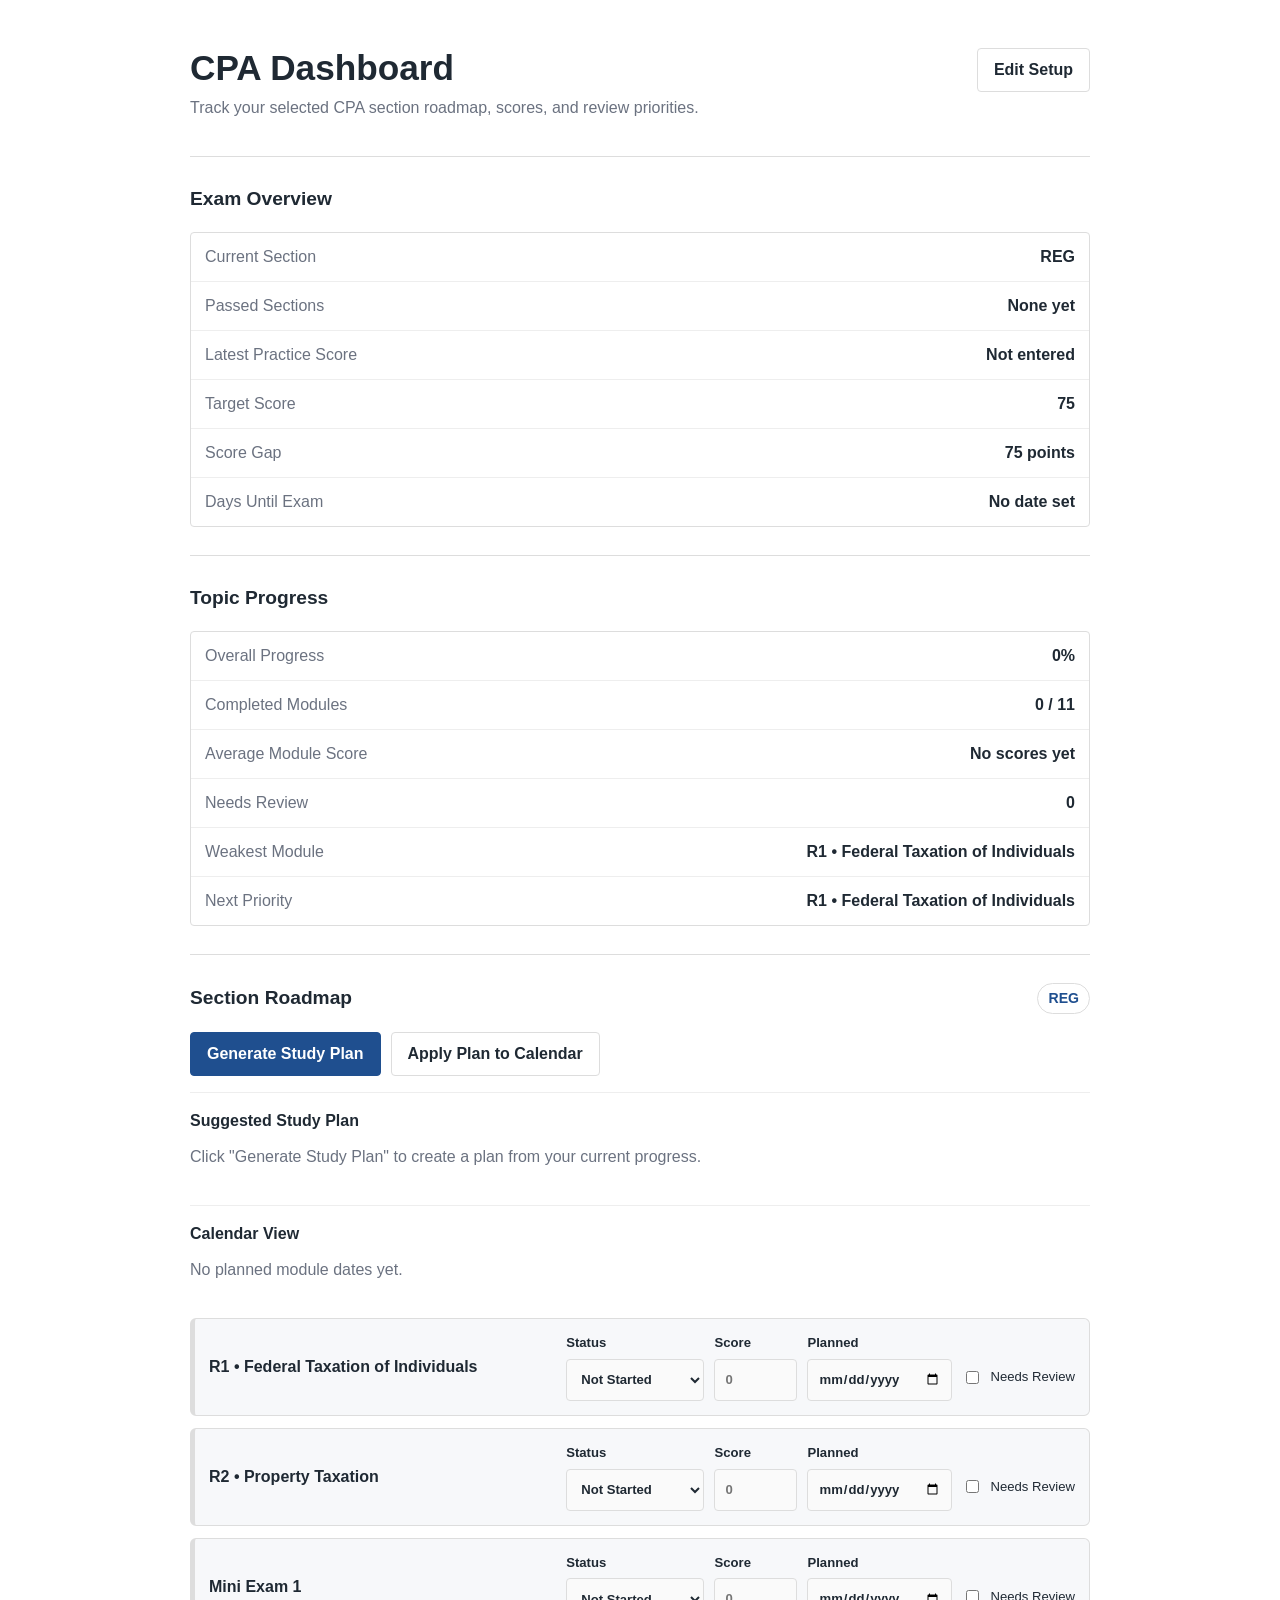
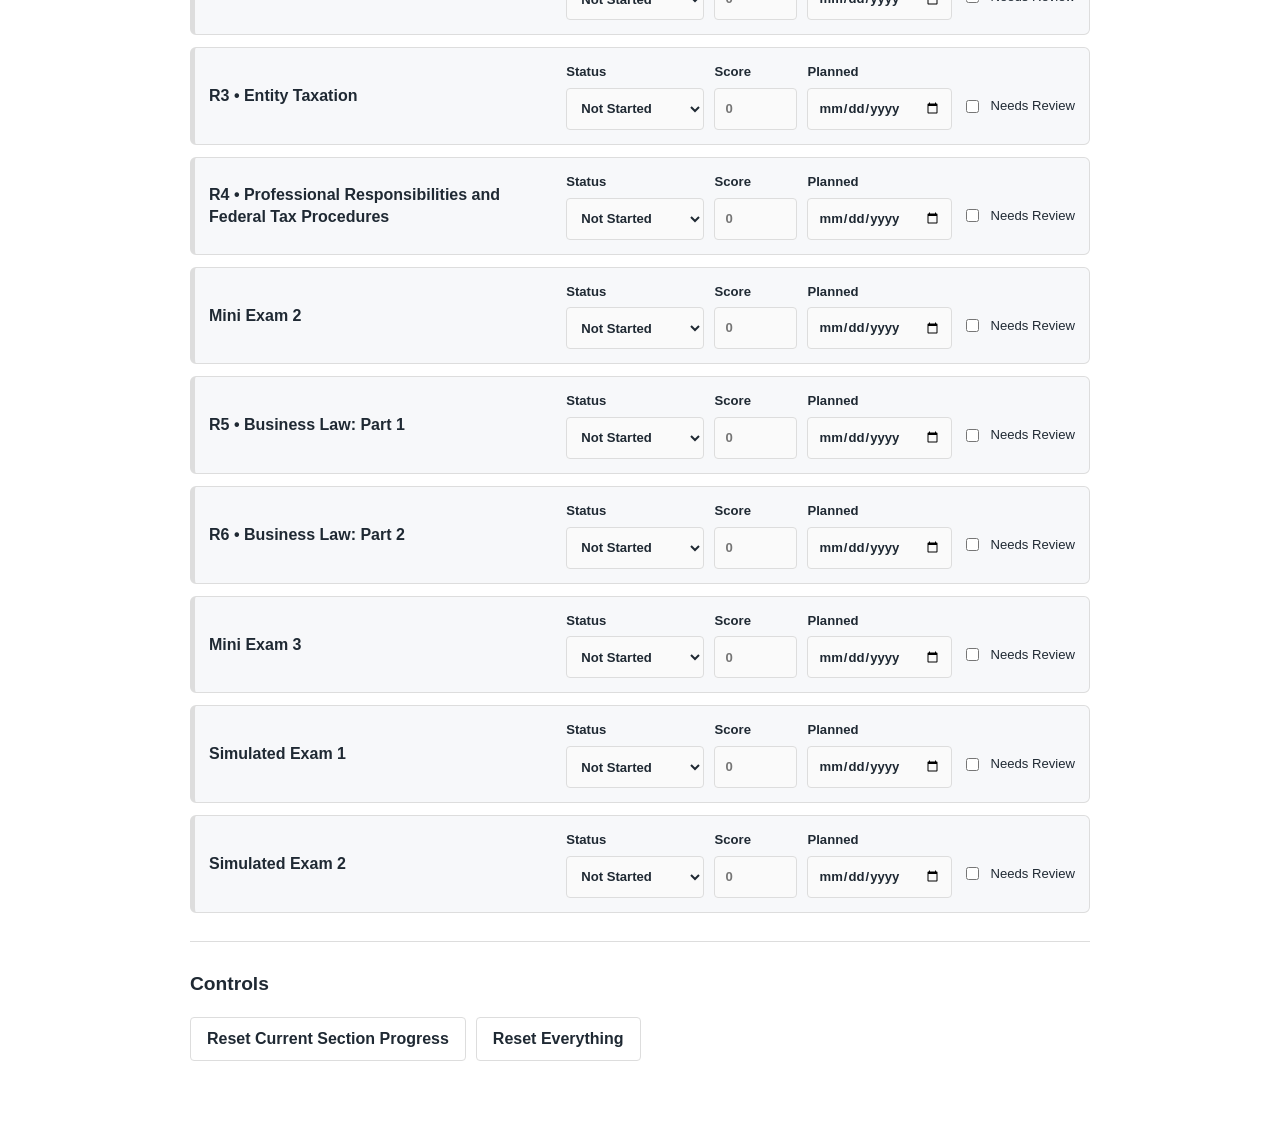
==== dashboard.html @ 9cd714e6 "Update on the rule based study plan (automatic)" ====
<!DOCTYPE html>
<html lang="en">
  <head>
    <meta charset="UTF-8" />
    <meta name="viewport" content="width=device-width, initial-scale=1.0" />
    <title>CPA Dashboard</title>
    <link rel="stylesheet" href="style.css" />
  </head>
  <body>
    <main class="container">
      <header class="page-header page-header-row">
        <div>
          <h1>CPA Dashboard</h1>
          <p>Track your selected CPA section roadmap, scores, and review priorities.</p>
        </div>
        <a class="text-button" href="index.html">Edit Setup</a>
      </header>

      <section class="section" aria-labelledby="overview-title">
        <h2 id="overview-title">Exam Overview</h2>

        <dl class="summary-list">
          <div>
            <dt>Current Section</dt>
            <dd id="current-section-output">Not set</dd>
          </div>
          <div>
            <dt>Passed Sections</dt>
            <dd id="passed-sections-output">None yet</dd>
          </div>
          <div>
            <dt>Latest Practice Score</dt>
            <dd id="latest-score-output">0</dd>
          </div>
          <div>
            <dt>Target Score</dt>
            <dd id="target-score-output">75</dd>
          </div>
          <div>
            <dt>Score Gap</dt>
            <dd id="score-gap-output">0 points</dd>
          </div>
          <div>
            <dt>Days Until Exam</dt>
            <dd id="days-until-exam-output">No date set</dd>
          </div>
        </dl>
      </section>

      <section class="section" aria-labelledby="progress-title">
        <h2 id="progress-title">Topic Progress</h2>

        <dl class="summary-list">
          <div>
            <dt>Overall Progress</dt>
            <dd id="overall-progress-output">0%</dd>
          </div>
          <div>
            <dt>Completed Modules</dt>
            <dd id="completed-modules-output">0 / 0</dd>
          </div>
          <div>
            <dt>Average Module Score</dt>
            <dd id="average-score-output">No scores yet</dd>
          </div>
          <div>
            <dt>Needs Review</dt>
            <dd id="review-needed-output">0</dd>
          </div>
          <div>
            <dt>Weakest Module</dt>
            <dd id="weakest-module-output">None yet</dd>
          </div>
          <div>
            <dt>Next Priority</dt>
            <dd id="next-priority-output">None yet</dd>
          </div>
        </dl>
      </section>

      <section class="section" aria-labelledby="roadmap-title">
        <div class="section-heading-row">
          <h2 id="roadmap-title">Section Roadmap</h2>
          <span id="roadmap-section-label" class="section-label">REG</span>
        </div>

        <div class="button-row plan-actions">
          <button type="button" id="generate-plan-button" class="primary-button">Generate Study Plan</button>
          <button type="button" id="apply-plan-button" class="secondary-button">Apply Plan to Calendar</button>
        </div>

        <section class="study-plan-panel" aria-labelledby="study-plan-title">
          <h3 id="study-plan-title">Suggested Study Plan</h3>
          <div id="study-plan-output" class="plan-output" aria-live="polite">
            <p class="empty-message">Click "Generate Study Plan" to create a plan from your current progress.</p>
          </div>
        </section>

        <section class="study-plan-panel" aria-labelledby="calendar-title">
          <h3 id="calendar-title">Calendar View</h3>
          <div id="calendar-output" class="plan-output" aria-live="polite">
            <p class="empty-message">No planned module dates yet.</p>
          </div>
        </section>

        <div id="roadmap-list" class="roadmap-list" aria-live="polite"></div>
      </section>

      <section class="section reset-section" aria-labelledby="controls-title">
        <h2 id="controls-title">Controls</h2>
        <div class="button-row">
          <button type="button" id="reset-section-button" class="secondary-button">Reset Current Section Progress</button>
          <button type="button" id="reset-everything-button" class="secondary-button">Reset Everything</button>
        </div>
      </section>
    </main>

    <script src="script.js"></script>
  </body>
</html>
---- style.css ----
:root {
  --background: #ffffff;
  --text: #1f2933;
  --muted: #6b7280;
  --line: #dddddd;
  --soft-line: #eeeeee;
  --primary: #1f4f8f;
  --primary-dark: #173b6b;
  --field: #fafafa;
  --complete: #e8f5ee;
  --complete-line: #8cc3a4;
  --progress: #fff7df;
  --progress-line: #d9b45f;
  --idle: #f7f8fa;
}

* {
  box-sizing: border-box;
}

body {
  margin: 0;
  background: var(--background);
  color: var(--text);
  font-family: Arial, Helvetica, sans-serif;
  line-height: 1.5;
}

button,
input,
select {
  font: inherit;
}

.container {
  width: min(900px, calc(100% - 32px));
  margin: 0 auto;
  padding: 48px 0;
}

.page-header {
  margin-bottom: 36px;
  text-align: center;
}

.page-header-row {
  display: flex;
  align-items: flex-start;
  justify-content: space-between;
  gap: 18px;
  text-align: left;
}

h1,
h2,
p {
  margin-top: 0;
}

h1 {
  margin-bottom: 8px;
  font-size: 2.2rem;
  line-height: 1.15;
}

h2 {
  margin-bottom: 18px;
  font-size: 1.2rem;
}

.page-header p,
.note,
.message {
  color: var(--muted);
}

.page-header p,
.note {
  margin-bottom: 0;
}

.section {
  padding: 28px 0;
  border-top: 1px solid var(--line);
}

.section-heading-row {
  display: flex;
  align-items: center;
  justify-content: space-between;
  gap: 16px;
  margin-bottom: 18px;
}

.section-heading-row h2 {
  margin-bottom: 0;
}

.section-label {
  padding: 4px 10px;
  color: var(--primary);
  font-size: 0.88rem;
  font-weight: 700;
  border: 1px solid var(--line);
  border-radius: 999px;
}

form {
  display: grid;
  gap: 16px;
}

.form-grid {
  display: grid;
  grid-template-columns: repeat(3, minmax(0, 1fr));
  gap: 16px;
}

label {
  display: grid;
  gap: 6px;
  color: var(--text);
  font-size: 0.95rem;
  font-weight: 700;
}

fieldset {
  margin: 0;
  padding: 14px;
  border: 1px solid var(--line);
  border-radius: 4px;
}

legend {
  padding: 0 6px;
  font-weight: 700;
}

.checkbox-grid {
  display: grid;
  grid-template-columns: repeat(6, minmax(0, 1fr));
  gap: 10px;
}

.checkbox-label {
  display: inline-flex;
  align-items: center;
  gap: 8px;
  font-weight: 400;
}

.checkbox-label input {
  width: auto;
  min-height: auto;
}

input,
select {
  width: 100%;
  min-height: 42px;
  padding: 9px 10px;
  color: var(--text);
  background: var(--field);
  border: 1px solid var(--line);
  border-radius: 4px;
}

input:focus,
select:focus {
  outline: 2px solid rgba(31, 79, 143, 0.18);
  border-color: var(--primary);
  background: #ffffff;
}

button,
.text-button {
  min-height: 42px;
  padding: 9px 16px;
  border-radius: 4px;
  font-weight: 700;
  cursor: pointer;
}

.primary-button {
  width: fit-content;
  color: #ffffff;
  background: var(--primary);
  border: 1px solid var(--primary);
}

.primary-button:hover {
  background: var(--primary-dark);
  border-color: var(--primary-dark);
}

.secondary-button,
.text-button {
  color: var(--text);
  background: #ffffff;
  border: 1px solid var(--line);
  text-decoration: none;
}

.secondary-button:hover,
.text-button:hover {
  background: #f7f7f7;
}

.message {
  min-height: 22px;
  margin: 0;
  font-size: 0.92rem;
}

.summary-list {
  display: grid;
  margin: 0;
  padding: 0;
  border: 1px solid var(--line);
  border-radius: 4px;
}

.summary-list div {
  display: flex;
  justify-content: space-between;
  gap: 16px;
  padding: 12px 14px;
  border-bottom: 1px solid var(--soft-line);
}

.summary-list div:last-child {
  border-bottom: 0;
}

dt {
  color: var(--muted);
}

dd {
  margin: 0;
  font-weight: 700;
  text-align: right;
}

.roadmap-list {
  display: grid;
  gap: 12px;
}

.plan-actions {
  margin-bottom: 16px;
}

.study-plan-panel {
  margin-bottom: 20px;
  padding: 16px 0;
  border-top: 1px solid var(--soft-line);
}

.study-plan-panel h3 {
  margin: 0 0 12px;
  font-size: 1rem;
}

.plan-output {
  display: grid;
  gap: 12px;
}

.empty-message {
  margin: 0;
  color: var(--muted);
}

.plan-day {
  padding: 12px 14px;
  background: #ffffff;
  border: 1px solid var(--line);
  border-radius: 6px;
}

.plan-day h4 {
  margin: 0 0 8px;
  font-size: 0.95rem;
}

.plan-day ul {
  display: grid;
  gap: 8px;
  margin: 0;
  padding-left: 20px;
}

.plan-day li strong,
.plan-day li span {
  display: block;
}

.plan-day li span {
  color: var(--muted);
  font-size: 0.9rem;
}

.roadmap-row {
  display: grid;
  grid-template-columns: minmax(180px, 1fr) minmax(0, 1.5fr);
  gap: 18px;
  align-items: center;
  padding: 14px;
  background: var(--idle);
  border: 1px solid var(--line);
  border-left-width: 5px;
  border-radius: 6px;
}

.roadmap-row.status-in-progress {
  background: var(--progress);
  border-left-color: var(--progress-line);
}

.roadmap-row.status-completed {
  background: var(--complete);
  border-left-color: var(--complete-line);
}

.roadmap-row h3 {
  margin: 0;
  font-size: 1rem;
  line-height: 1.35;
}

.roadmap-controls {
  display: grid;
  grid-template-columns: minmax(130px, 1fr) minmax(80px, 0.6fr) minmax(145px, 1fr) auto;
  gap: 10px;
  align-items: end;
}

.roadmap-controls label {
  font-size: 0.82rem;
}

.roadmap-review {
  align-self: center;
  min-height: 42px;
  padding-top: 20px;
  white-space: nowrap;
}

.button-row {
  display: flex;
  align-items: center;
  gap: 10px;
}

.reset-section {
  text-align: left;
}

@media (max-width: 720px) {
  .container {
    width: min(100% - 24px, 900px);
    padding: 32px 0;
  }

  .page-header-row,
  .roadmap-row,
  .summary-list div {
    display: grid;
  }

  .page-header-row {
    text-align: center;
  }

  h1 {
    font-size: 1.9rem;
  }

  .form-grid,
  .checkbox-grid,
  .roadmap-row,
  .roadmap-controls {
    grid-template-columns: 1fr;
  }

  .section {
    padding: 24px 0;
  }

  .primary-button,
  .secondary-button,
  .text-button {
    width: 100%;
    text-align: center;
  }

  dd {
    text-align: left;
  }

  .button-row {
    align-items: stretch;
    flex-direction: column;
  }

  .section-heading-row {
    align-items: flex-start;
    flex-direction: column;
  }

  .roadmap-review {
    padding-top: 0;
  }
}
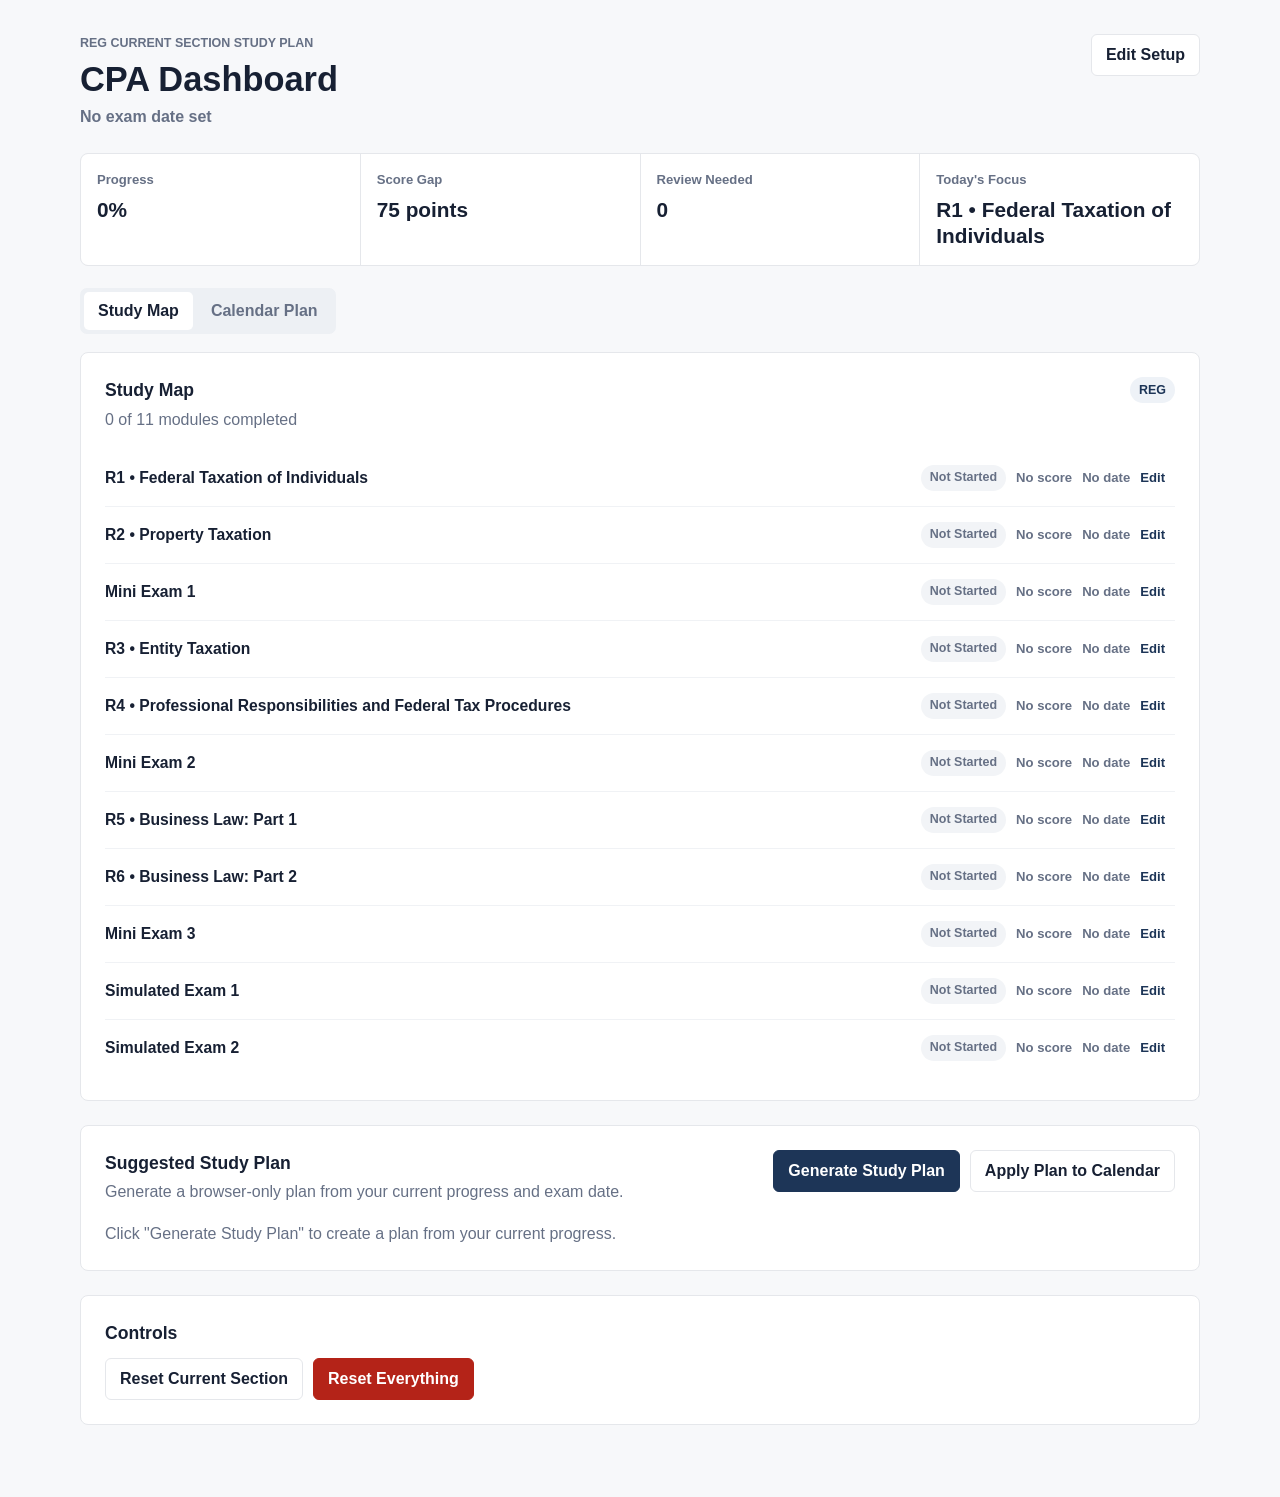
==== commit 34efb237: "Added the calender view + better dashboard setup" ====
--- a/dashboard.html
+++ b/dashboard.html
@@ -7,110 +7,87 @@
     <link rel="stylesheet" href="style.css" />
   </head>
   <body>
-    <main class="container">
-      <header class="page-header page-header-row">
+    <main class="dashboard-shell">
+      <header class="command-header">
         <div>
+          <p class="eyebrow" id="section-eyebrow">Current section study plan</p>
           <h1>CPA Dashboard</h1>
-          <p>Track your selected CPA section roadmap, scores, and review priorities.</p>
+          <p class="hero-meta" id="days-until-exam-output">No date set</p>
         </div>
         <a class="text-button" href="index.html">Edit Setup</a>
       </header>
 
-      <section class="section" aria-labelledby="overview-title">
-        <h2 id="overview-title">Exam Overview</h2>
-
-        <dl class="summary-list">
-          <div>
-            <dt>Current Section</dt>
-            <dd id="current-section-output">Not set</dd>
-          </div>
-          <div>
-            <dt>Passed Sections</dt>
-            <dd id="passed-sections-output">None yet</dd>
-          </div>
-          <div>
-            <dt>Latest Practice Score</dt>
-            <dd id="latest-score-output">0</dd>
-          </div>
-          <div>
-            <dt>Target Score</dt>
-            <dd id="target-score-output">75</dd>
-          </div>
-          <div>
-            <dt>Score Gap</dt>
-            <dd id="score-gap-output">0 points</dd>
-          </div>
-          <div>
-            <dt>Days Until Exam</dt>
-            <dd id="days-until-exam-output">No date set</dd>
-          </div>
-        </dl>
+      <section class="metric-strip" aria-label="Dashboard metrics">
+        <article>
+          <span>Progress</span>
+          <strong id="overall-progress-output">0%</strong>
+        </article>
+        <article>
+          <span>Score Gap</span>
+          <strong id="score-gap-output">0 points</strong>
+        </article>
+        <article>
+          <span>Review Needed</span>
+          <strong id="review-needed-output">0</strong>
+        </article>
+        <article>
+          <span>Today's Focus</span>
+          <strong id="todays-focus-output">None yet</strong>
+        </article>
       </section>
 
-      <section class="section" aria-labelledby="progress-title">
-        <h2 id="progress-title">Topic Progress</h2>
+      <div class="view-tabs" role="tablist" aria-label="Dashboard views">
+        <button type="button" id="study-map-tab" class="view-tab is-active" aria-controls="study-map-view">Study Map</button>
+        <button type="button" id="calendar-plan-tab" class="view-tab" aria-controls="calendar-plan-view">Calendar Plan</button>
+      </div>
 
-        <dl class="summary-list">
+      <section id="study-map-view" class="dashboard-view is-active" aria-labelledby="roadmap-title">
+        <div class="section-heading-row">
           <div>
-            <dt>Overall Progress</dt>
-            <dd id="overall-progress-output">0%</dd>
+            <h2 id="roadmap-title">Study Map</h2>
+            <p id="roadmap-subtitle">Update module status, score, review flag, and planned date.</p>
           </div>
-          <div>
-            <dt>Completed Modules</dt>
-            <dd id="completed-modules-output">0 / 0</dd>
-          </div>
-          <div>
-            <dt>Average Module Score</dt>
-            <dd id="average-score-output">No scores yet</dd>
-          </div>
-          <div>
-            <dt>Needs Review</dt>
-            <dd id="review-needed-output">0</dd>
-          </div>
-          <div>
-            <dt>Weakest Module</dt>
-            <dd id="weakest-module-output">None yet</dd>
-          </div>
-          <div>
-            <dt>Next Priority</dt>
-            <dd id="next-priority-output">None yet</dd>
-          </div>
-        </dl>
-      </section>
-
-      <section class="section" aria-labelledby="roadmap-title">
-        <div class="section-heading-row">
-          <h2 id="roadmap-title">Section Roadmap</h2>
           <span id="roadmap-section-label" class="section-label">REG</span>
         </div>
-
-        <div class="button-row plan-actions">
-          <button type="button" id="generate-plan-button" class="primary-button">Generate Study Plan</button>
-          <button type="button" id="apply-plan-button" class="secondary-button">Apply Plan to Calendar</button>
-        </div>
-
-        <section class="study-plan-panel" aria-labelledby="study-plan-title">
-          <h3 id="study-plan-title">Suggested Study Plan</h3>
-          <div id="study-plan-output" class="plan-output" aria-live="polite">
-            <p class="empty-message">Click "Generate Study Plan" to create a plan from your current progress.</p>
-          </div>
-        </section>
-
-        <section class="study-plan-panel" aria-labelledby="calendar-title">
-          <h3 id="calendar-title">Calendar View</h3>
-          <div id="calendar-output" class="plan-output" aria-live="polite">
-            <p class="empty-message">No planned module dates yet.</p>
-          </div>
-        </section>
 
         <div id="roadmap-list" class="roadmap-list" aria-live="polite"></div>
       </section>
 
-      <section class="section reset-section" aria-labelledby="controls-title">
+      <section id="calendar-plan-view" class="dashboard-view" aria-labelledby="calendar-title">
+        <div class="section-heading-row">
+          <div>
+            <h2 id="calendar-title">Calendar Plan</h2>
+            <p>Modules grouped by planned date, with unscheduled work called out.</p>
+          </div>
+        </div>
+
+        <div id="calendar-output" class="calendar-list" aria-live="polite">
+          <p class="empty-message">No planned module dates yet.</p>
+        </div>
+      </section>
+
+      <section class="study-plan-section" aria-labelledby="study-plan-title">
+        <div class="section-heading-row">
+          <div>
+            <h2 id="study-plan-title">Suggested Study Plan</h2>
+            <p>Generate a browser-only plan from your current progress and exam date.</p>
+          </div>
+          <div class="button-row plan-actions">
+            <button type="button" id="generate-plan-button" class="primary-button">Generate Study Plan</button>
+            <button type="button" id="apply-plan-button" class="secondary-button">Apply Plan to Calendar</button>
+          </div>
+        </div>
+
+        <div id="study-plan-output" class="plan-output" aria-live="polite">
+          <p class="empty-message">Click "Generate Study Plan" to create a plan from your current progress.</p>
+        </div>
+      </section>
+
+      <section class="controls-section" aria-labelledby="controls-title">
         <h2 id="controls-title">Controls</h2>
         <div class="button-row">
-          <button type="button" id="reset-section-button" class="secondary-button">Reset Current Section Progress</button>
-          <button type="button" id="reset-everything-button" class="secondary-button">Reset Everything</button>
+          <button type="button" id="reset-section-button" class="secondary-button">Reset Current Section</button>
+          <button type="button" id="reset-everything-button" class="danger-button">Reset Everything</button>
         </div>
       </section>
     </main>
--- a/style.css
+++ b/style.css
@@ -1,17 +1,16 @@
 :root {
-  --background: #ffffff;
-  --text: #1f2933;
-  --muted: #6b7280;
-  --line: #dddddd;
-  --soft-line: #eeeeee;
-  --primary: #1f4f8f;
-  --primary-dark: #173b6b;
-  --field: #fafafa;
-  --complete: #e8f5ee;
-  --complete-line: #8cc3a4;
-  --progress: #fff7df;
-  --progress-line: #d9b45f;
-  --idle: #f7f8fa;
+  --background: #f7f8fa;
+  --panel: #ffffff;
+  --text: #172033;
+  --muted: #667085;
+  --border: #e5e7eb;
+  --soft-border: #f0f2f5;
+  --primary: #1d3557;
+  --primary-hover: #162943;
+  --success: #2f855a;
+  --warning: #b7791f;
+  --danger: #b42318;
+  --field: #ffffff;
 }
 
 * {
@@ -32,121 +31,267 @@
   font: inherit;
 }
 
-.container {
-  width: min(900px, calc(100% - 32px));
+h1,
+h2,
+h3,
+h4,
+p {
+  margin-top: 0;
+}
+
+h1 {
+  margin-bottom: 6px;
+  font-size: 2.15rem;
+  line-height: 1.1;
+  letter-spacing: 0;
+}
+
+h2 {
+  margin-bottom: 4px;
+  font-size: 1.1rem;
+}
+
+h3,
+h4 {
+  margin-bottom: 8px;
+}
+
+.setup-page {
+  min-height: 100vh;
+}
+
+.setup-shell {
+  display: grid;
+  place-items: center;
+  min-height: 100vh;
+  padding: 32px 16px;
+}
+
+.setup-panel {
+  width: min(680px, 100%);
+  padding: 34px;
+  background: var(--panel);
+  border: 1px solid var(--border);
+  border-radius: 8px;
+}
+
+.setup-header {
+  margin-bottom: 28px;
+}
+
+.setup-header p,
+.section-heading-row p,
+.hero-meta,
+.note,
+.message,
+.empty-message {
+  color: var(--muted);
+}
+
+.setup-header p,
+.section-heading-row p,
+.note {
+  margin-bottom: 0;
+}
+
+.setup-form {
+  display: grid;
+  gap: 18px;
+}
+
+.dashboard-shell {
+  width: min(1120px, calc(100% - 32px));
   margin: 0 auto;
-  padding: 48px 0;
-}
-
-.page-header {
-  margin-bottom: 36px;
-  text-align: center;
-}
-
-.page-header-row {
+  padding: 34px 0 48px;
+}
+
+.command-header {
+  display: flex;
+  align-items: flex-start;
+  justify-content: space-between;
+  gap: 20px;
+  margin-bottom: 24px;
+}
+
+.eyebrow {
+  margin-bottom: 8px;
+  color: var(--muted);
+  font-size: 0.78rem;
+  font-weight: 700;
+  letter-spacing: 0;
+  text-transform: uppercase;
+}
+
+.hero-meta {
+  margin-bottom: 0;
+  font-weight: 700;
+}
+
+.metric-strip {
+  display: grid;
+  grid-template-columns: repeat(4, minmax(0, 1fr));
+  gap: 1px;
+  margin-bottom: 22px;
+  overflow: hidden;
+  background: var(--border);
+  border: 1px solid var(--border);
+  border-radius: 8px;
+}
+
+.metric-strip article {
+  min-height: 86px;
+  padding: 16px;
+  background: var(--panel);
+}
+
+.metric-strip span {
+  display: block;
+  margin-bottom: 8px;
+  color: var(--muted);
+  font-size: 0.82rem;
+  font-weight: 700;
+}
+
+.metric-strip strong {
+  display: block;
+  font-size: 1.3rem;
+  line-height: 1.25;
+}
+
+.view-tabs {
+  display: inline-flex;
+  gap: 4px;
+  margin-bottom: 18px;
+  padding: 4px;
+  background: #edf0f4;
+  border-radius: 7px;
+}
+
+.view-tab {
+  min-height: 34px;
+  padding: 7px 14px;
+  color: var(--muted);
+  background: transparent;
+  border: 0;
+  border-radius: 5px;
+  font-weight: 700;
+  cursor: pointer;
+}
+
+.view-tab:hover {
+  color: var(--text);
+}
+
+.view-tab.is-active {
+  color: var(--text);
+  background: var(--panel);
+}
+
+.dashboard-view,
+.study-plan-section,
+.controls-section {
+  margin-bottom: 24px;
+  padding: 24px;
+  background: var(--panel);
+  border: 1px solid var(--border);
+  border-radius: 8px;
+}
+
+.dashboard-view {
+  display: none;
+}
+
+.dashboard-view.is-active {
+  display: block;
+}
+
+.section-heading-row {
   display: flex;
   align-items: flex-start;
   justify-content: space-between;
   gap: 18px;
-  text-align: left;
-}
-
-h1,
-h2,
-p {
-  margin-top: 0;
-}
-
-h1 {
-  margin-bottom: 8px;
-  font-size: 2.2rem;
-  line-height: 1.15;
-}
-
-h2 {
   margin-bottom: 18px;
-  font-size: 1.2rem;
-}
-
-.page-header p,
-.note,
-.message {
-  color: var(--muted);
-}
-
-.page-header p,
-.note {
-  margin-bottom: 0;
-}
-
-.section {
-  padding: 28px 0;
-  border-top: 1px solid var(--line);
-}
-
-.section-heading-row {
-  display: flex;
+}
+
+.section-label,
+.status-pill {
+  display: inline-flex;
   align-items: center;
-  justify-content: space-between;
-  gap: 16px;
-  margin-bottom: 18px;
-}
-
-.section-heading-row h2 {
-  margin-bottom: 0;
+  min-height: 26px;
+  padding: 3px 9px;
+  border-radius: 999px;
+  font-size: 0.78rem;
+  font-weight: 700;
+  white-space: nowrap;
 }
 
 .section-label {
-  padding: 4px 10px;
   color: var(--primary);
-  font-size: 0.88rem;
-  font-weight: 700;
-  border: 1px solid var(--line);
-  border-radius: 999px;
-}
-
-form {
-  display: grid;
-  gap: 16px;
+  background: #eef2f7;
+}
+
+.status-pill {
+  color: var(--muted);
+  background: #f2f4f7;
+}
+
+.status-pill.status-in-progress {
+  color: var(--warning);
+  background: #fff7e6;
+}
+
+.status-pill.status-completed {
+  color: var(--success);
+  background: #eaf6ef;
+}
+
+form,
+.form-grid,
+.checkbox-grid {
+  display: grid;
+  gap: 14px;
 }
 
 .form-grid {
-  display: grid;
   grid-template-columns: repeat(3, minmax(0, 1fr));
-  gap: 16px;
 }
 
 label {
   display: grid;
   gap: 6px;
   color: var(--text);
-  font-size: 0.95rem;
+  font-size: 0.86rem;
   font-weight: 700;
 }
 
 fieldset {
   margin: 0;
-  padding: 14px;
-  border: 1px solid var(--line);
-  border-radius: 4px;
+  padding: 0;
+  border: 0;
 }
 
 legend {
-  padding: 0 6px;
+  margin-bottom: 10px;
+  padding: 0;
+  font-size: 0.86rem;
   font-weight: 700;
 }
 
 .checkbox-grid {
-  display: grid;
   grid-template-columns: repeat(6, minmax(0, 1fr));
-  gap: 10px;
+  gap: 8px;
 }
 
 .checkbox-label {
   display: inline-flex;
   align-items: center;
-  gap: 8px;
-  font-weight: 400;
+  gap: 7px;
+  min-height: 36px;
+  padding: 7px 9px;
+  background: #fafafa;
+  border: 1px solid var(--border);
+  border-radius: 6px;
+  font-weight: 700;
 }
 
 .checkbox-label input {
@@ -157,26 +302,25 @@
 input,
 select {
   width: 100%;
-  min-height: 42px;
-  padding: 9px 10px;
+  min-height: 38px;
+  padding: 7px 9px;
   color: var(--text);
   background: var(--field);
-  border: 1px solid var(--line);
-  border-radius: 4px;
+  border: 1px solid var(--border);
+  border-radius: 6px;
 }
 
 input:focus,
 select:focus {
-  outline: 2px solid rgba(31, 79, 143, 0.18);
+  outline: 2px solid rgba(29, 53, 87, 0.16);
   border-color: var(--primary);
-  background: #ffffff;
 }
 
 button,
 .text-button {
-  min-height: 42px;
-  padding: 9px 16px;
-  border-radius: 4px;
+  min-height: 38px;
+  padding: 8px 14px;
+  border-radius: 6px;
   font-weight: 700;
   cursor: pointer;
 }
@@ -189,227 +333,253 @@
 }
 
 .primary-button:hover {
-  background: var(--primary-dark);
-  border-color: var(--primary-dark);
+  background: var(--primary-hover);
+  border-color: var(--primary-hover);
 }
 
 .secondary-button,
 .text-button {
   color: var(--text);
-  background: #ffffff;
-  border: 1px solid var(--line);
+  background: var(--panel);
+  border: 1px solid var(--border);
   text-decoration: none;
 }
 
 .secondary-button:hover,
 .text-button:hover {
-  background: #f7f7f7;
-}
-
-.message {
-  min-height: 22px;
-  margin: 0;
-  font-size: 0.92rem;
-}
-
-.summary-list {
-  display: grid;
-  margin: 0;
-  padding: 0;
-  border: 1px solid var(--line);
-  border-radius: 4px;
-}
-
-.summary-list div {
-  display: flex;
-  justify-content: space-between;
-  gap: 16px;
-  padding: 12px 14px;
-  border-bottom: 1px solid var(--soft-line);
-}
-
-.summary-list div:last-child {
-  border-bottom: 0;
-}
-
-dt {
-  color: var(--muted);
-}
-
-dd {
-  margin: 0;
-  font-weight: 700;
-  text-align: right;
-}
-
-.roadmap-list {
-  display: grid;
-  gap: 12px;
-}
-
-.plan-actions {
-  margin-bottom: 16px;
-}
-
-.study-plan-panel {
-  margin-bottom: 20px;
-  padding: 16px 0;
-  border-top: 1px solid var(--soft-line);
-}
-
-.study-plan-panel h3 {
-  margin: 0 0 12px;
-  font-size: 1rem;
-}
-
-.plan-output {
-  display: grid;
-  gap: 12px;
-}
-
-.empty-message {
-  margin: 0;
-  color: var(--muted);
-}
-
-.plan-day {
-  padding: 12px 14px;
-  background: #ffffff;
-  border: 1px solid var(--line);
-  border-radius: 6px;
-}
-
-.plan-day h4 {
-  margin: 0 0 8px;
-  font-size: 0.95rem;
-}
-
-.plan-day ul {
-  display: grid;
-  gap: 8px;
-  margin: 0;
-  padding-left: 20px;
-}
-
-.plan-day li strong,
-.plan-day li span {
-  display: block;
-}
-
-.plan-day li span {
-  color: var(--muted);
-  font-size: 0.9rem;
-}
-
-.roadmap-row {
-  display: grid;
-  grid-template-columns: minmax(180px, 1fr) minmax(0, 1.5fr);
-  gap: 18px;
-  align-items: center;
-  padding: 14px;
-  background: var(--idle);
-  border: 1px solid var(--line);
-  border-left-width: 5px;
-  border-radius: 6px;
-}
-
-.roadmap-row.status-in-progress {
-  background: var(--progress);
-  border-left-color: var(--progress-line);
-}
-
-.roadmap-row.status-completed {
-  background: var(--complete);
-  border-left-color: var(--complete-line);
-}
-
-.roadmap-row h3 {
-  margin: 0;
-  font-size: 1rem;
-  line-height: 1.35;
-}
-
-.roadmap-controls {
-  display: grid;
-  grid-template-columns: minmax(130px, 1fr) minmax(80px, 0.6fr) minmax(145px, 1fr) auto;
-  gap: 10px;
-  align-items: end;
-}
-
-.roadmap-controls label {
-  font-size: 0.82rem;
-}
-
-.roadmap-review {
-  align-self: center;
-  min-height: 42px;
-  padding-top: 20px;
-  white-space: nowrap;
+  background: #f5f6f8;
+}
+
+.danger-button {
+  color: #ffffff;
+  background: var(--danger);
+  border: 1px solid var(--danger);
+}
+
+.danger-button:hover {
+  background: #8f1d14;
+  border-color: #8f1d14;
 }
 
 .button-row {
   display: flex;
   align-items: center;
   gap: 10px;
-}
-
-.reset-section {
+  flex-wrap: wrap;
+}
+
+.message {
+  min-height: 20px;
+  margin: 0;
+  font-size: 0.9rem;
+}
+
+.roadmap-list {
+  display: grid;
+}
+
+.roadmap-row {
+  padding: 0;
+  border-top: 1px solid var(--soft-border);
+}
+
+.roadmap-row:first-child {
+  border-top: 0;
+}
+
+.module-summary {
+  display: grid;
+  grid-template-columns: minmax(220px, 1fr) auto auto auto auto auto;
+  gap: 10px;
+  align-items: center;
+  width: 100%;
+  min-height: 56px;
+  padding: 11px 0;
+  color: var(--text);
   text-align: left;
-}
-
-@media (max-width: 720px) {
-  .container {
-    width: min(100% - 24px, 900px);
-    padding: 32px 0;
-  }
-
-  .page-header-row,
+  background: transparent;
+  border: 0;
+  border-radius: 0;
+}
+
+.module-summary:hover {
+  background: #fafbfc;
+}
+
+.module-title-block {
+  display: block;
+  min-width: 0;
+}
+
+.module-title {
+  display: block;
+  margin: 0;
+  font-size: 0.98rem;
+  font-weight: 700;
+  line-height: 1.35;
+}
+
+.module-summary-item,
+.edit-indicator,
+.review-chip {
+  color: var(--muted);
+  font-size: 0.82rem;
+  font-weight: 700;
+  white-space: nowrap;
+}
+
+.edit-indicator {
+  color: var(--primary);
+}
+
+.review-chip {
+  color: var(--warning);
+}
+
+.module-details {
+  padding: 0 0 14px;
+}
+
+.roadmap-controls {
+  display: grid;
+  grid-template-columns: minmax(130px, 1fr) minmax(80px, 0.55fr) minmax(145px, 1fr) auto;
+  gap: 10px;
+  align-items: end;
+  padding: 12px;
+  background: #fafbfc;
+  border: 1px solid var(--soft-border);
+  border-radius: 6px;
+}
+
+.roadmap-controls label {
+  font-size: 0.76rem;
+}
+
+.roadmap-review {
+  align-self: center;
+  min-height: 38px;
+  padding: 18px 0 0;
+  background: transparent;
+  border: 0;
+  white-space: nowrap;
+}
+
+.plan-output,
+.calendar-list {
+  display: grid;
+  gap: 12px;
+}
+
+.empty-message {
+  margin: 0;
+}
+
+.plan-day {
+  padding-top: 14px;
+  border-top: 1px solid var(--soft-border);
+}
+
+.plan-day:first-child {
+  padding-top: 0;
+  border-top: 0;
+}
+
+.plan-day h4 {
+  margin: 0 0 8px;
+  font-size: 0.92rem;
+}
+
+.plan-day ul {
+  display: grid;
+  gap: 8px;
+  margin: 0;
+  padding-left: 20px;
+}
+
+.plan-day li strong,
+.plan-day li span {
+  display: block;
+}
+
+.plan-day li span {
+  color: var(--muted);
+  font-size: 0.88rem;
+}
+
+.controls-section h2 {
+  margin-bottom: 12px;
+}
+
+@media (max-width: 820px) {
+  .dashboard-shell {
+    width: min(100% - 24px, 1120px);
+    padding-top: 24px;
+  }
+
+  .command-header,
+  .section-heading-row {
+    display: grid;
+  }
+
+  .metric-strip {
+    grid-template-columns: repeat(2, minmax(0, 1fr));
+  }
+
   .roadmap-row,
-  .summary-list div {
-    display: grid;
-  }
-
-  .page-header-row {
-    text-align: center;
-  }
-
+  .roadmap-controls,
+  .form-grid {
+    grid-template-columns: 1fr;
+  }
+
+  .module-summary {
+    grid-template-columns: 1fr;
+    gap: 7px;
+    align-items: start;
+    padding: 12px 0;
+  }
+
+  .module-summary-item,
+  .edit-indicator,
+  .review-chip {
+    white-space: normal;
+  }
+
+  .roadmap-review {
+    padding-top: 0;
+  }
+}
+
+@media (max-width: 560px) {
   h1 {
-    font-size: 1.9rem;
-  }
-
-  .form-grid,
-  .checkbox-grid,
-  .roadmap-row,
-  .roadmap-controls {
+    font-size: 1.8rem;
+  }
+
+  .setup-panel,
+  .dashboard-view,
+  .study-plan-section,
+  .controls-section {
+    padding: 20px;
+  }
+
+  .metric-strip,
+  .checkbox-grid {
     grid-template-columns: 1fr;
   }
 
-  .section {
-    padding: 24px 0;
-  }
-
+  .view-tabs,
+  .button-row,
   .primary-button,
   .secondary-button,
+  .danger-button,
   .text-button {
     width: 100%;
+  }
+
+  .view-tab,
+  .primary-button,
+  .secondary-button,
+  .danger-button,
+  .text-button {
     text-align: center;
   }
-
-  dd {
-    text-align: left;
-  }
-
-  .button-row {
-    align-items: stretch;
-    flex-direction: column;
-  }
-
-  .section-heading-row {
-    align-items: flex-start;
-    flex-direction: column;
-  }
-
-  .roadmap-review {
-    padding-top: 0;
-  }
-}
+}
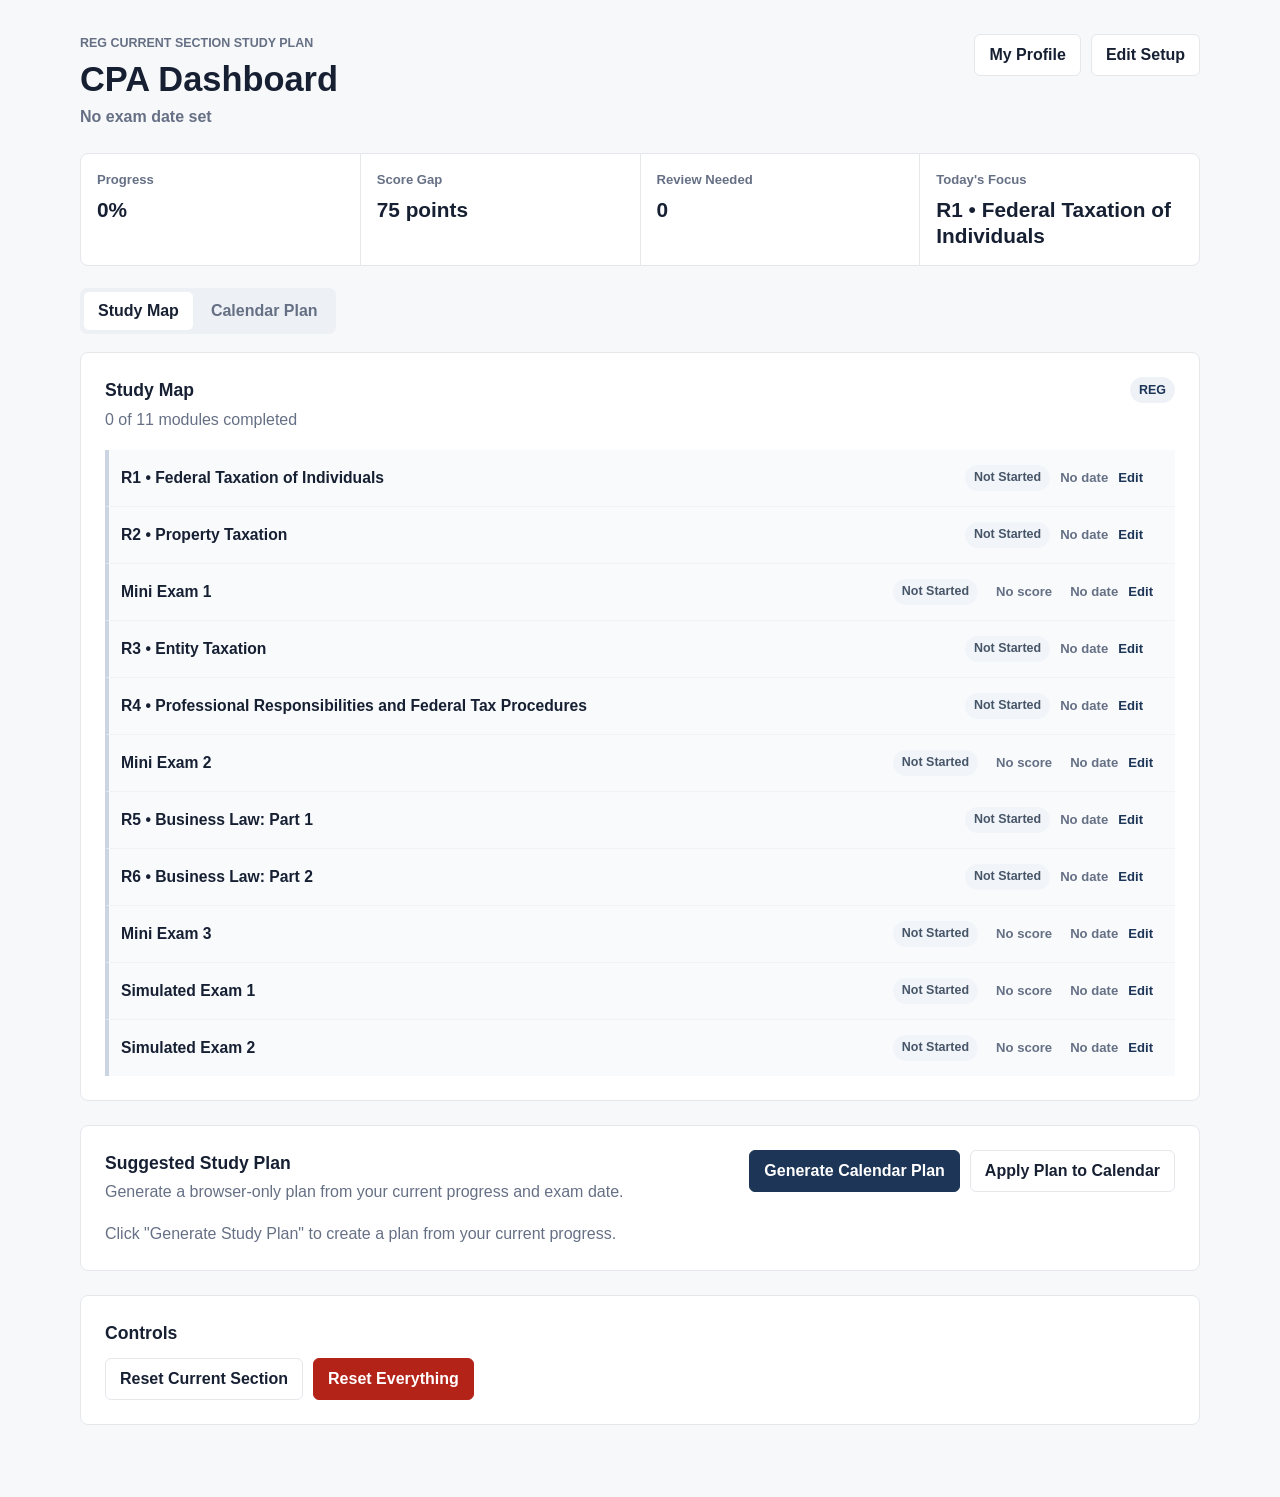
==== commit f9429d20: "Set up profile feature (Dashboard)" ====
--- a/dashboard.html
+++ b/dashboard.html
@@ -14,7 +14,10 @@
           <h1>CPA Dashboard</h1>
           <p class="hero-meta" id="days-until-exam-output">No date set</p>
         </div>
-        <a class="text-button" href="index.html">Edit Setup</a>
+        <div class="header-actions">
+          <button type="button" id="header-profile-button" class="text-button">My Profile</button>
+          <a class="text-button" href="index.html">Edit Setup</a>
+        </div>
       </header>
 
       <section class="metric-strip" aria-label="Dashboard metrics">
@@ -41,11 +44,22 @@
         <button type="button" id="calendar-plan-tab" class="view-tab" aria-controls="calendar-plan-view">Calendar Plan</button>
       </div>
 
+      <section id="profile-view" class="dashboard-view" aria-labelledby="profile-view-title">
+        <div class="section-heading-row">
+          <div>
+            <h2 id="profile-view-title">My CPA Profile</h2>
+            <p>Overall exam status and current study progress saved on this device.</p>
+          </div>
+          <span id="profile-current-section-pill" class="section-label">REG</span>
+        </div>
+        <div id="profile-view-output" class="profile-view-output" aria-live="polite"></div>
+      </section>
+
       <section id="study-map-view" class="dashboard-view is-active" aria-labelledby="roadmap-title">
         <div class="section-heading-row">
           <div>
             <h2 id="roadmap-title">Study Map</h2>
-            <p id="roadmap-subtitle">Update module status, score, review flag, and planned date.</p>
+            <p id="roadmap-subtitle">Update module status, exam scores, review flags, and planned dates.</p>
           </div>
           <span id="roadmap-section-label" class="section-label">REG</span>
         </div>
@@ -57,12 +71,18 @@
         <div class="section-heading-row">
           <div>
             <h2 id="calendar-title">Calendar Plan</h2>
-            <p>Modules grouped by planned date, with unscheduled work called out.</p>
+            <p>Monthly view of planned modules, final review, and exam day.</p>
+          </div>
+          <div class="calendar-toolbar" aria-label="Calendar month controls">
+            <button type="button" id="calendar-prev-button" class="secondary-button">Previous Month</button>
+            <strong id="calendar-month-label">Month Year</strong>
+            <button type="button" id="calendar-next-button" class="secondary-button">Next Month</button>
           </div>
         </div>
 
         <div id="calendar-output" class="calendar-list" aria-live="polite">
-          <p class="empty-message">No planned module dates yet.</p>
+          <div id="calendar-grid" class="calendar-grid"></div>
+          <div id="calendar-unscheduled-output" class="calendar-unscheduled"></div>
         </div>
       </section>
 
@@ -73,7 +93,7 @@
             <p>Generate a browser-only plan from your current progress and exam date.</p>
           </div>
           <div class="button-row plan-actions">
-            <button type="button" id="generate-plan-button" class="primary-button">Generate Study Plan</button>
+            <button type="button" id="generate-plan-button" class="primary-button">Generate Calendar Plan</button>
             <button type="button" id="apply-plan-button" class="secondary-button">Apply Plan to Calendar</button>
           </div>
         </div>
--- a/style.css
+++ b/style.css
@@ -99,6 +99,29 @@
   gap: 18px;
 }
 
+.setup-group {
+  display: grid;
+  gap: 10px;
+  padding-top: 16px;
+  border-top: 1px solid var(--soft-border);
+}
+
+.setup-group:first-of-type {
+  padding-top: 0;
+  border-top: 0;
+}
+
+.setup-group h2 {
+  margin-bottom: 0;
+  font-size: 0.95rem;
+}
+
+.section-pill-row {
+  display: flex;
+  flex-wrap: wrap;
+  gap: 8px;
+}
+
 .dashboard-shell {
   width: min(1120px, calc(100% - 32px));
   margin: 0 auto;
@@ -111,6 +134,14 @@
   justify-content: space-between;
   gap: 20px;
   margin-bottom: 24px;
+}
+
+.header-actions {
+  display: flex;
+  align-items: center;
+  gap: 10px;
+  flex-wrap: wrap;
+  justify-content: flex-end;
 }
 
 .eyebrow {
@@ -187,6 +218,7 @@
   background: var(--panel);
 }
 
+.profile-panel,
 .dashboard-view,
 .study-plan-section,
 .controls-section {
@@ -205,6 +237,183 @@
   display: block;
 }
 
+.profile-summary {
+  display: grid;
+  grid-template-columns: repeat(3, minmax(0, 1fr));
+  gap: 1px;
+  overflow: hidden;
+  background: var(--soft-border);
+  border: 1px solid var(--soft-border);
+  border-radius: 8px;
+}
+
+.profile-item {
+  display: grid;
+  gap: 6px;
+  min-height: 74px;
+  padding: 12px;
+  background: var(--panel);
+}
+
+.profile-item span {
+  color: var(--muted);
+  font-size: 0.78rem;
+  font-weight: 700;
+}
+
+.profile-item strong {
+  font-size: 0.95rem;
+}
+
+.profile-passed-item {
+  grid-column: span 3;
+}
+
+.passed-pill-list {
+  display: flex;
+  flex-wrap: wrap;
+  gap: 8px;
+}
+
+.passed-pill {
+  display: inline-flex;
+  align-items: center;
+  min-height: 26px;
+  padding: 3px 9px;
+  color: #166534;
+  background: #dcfce7;
+  border-radius: 999px;
+  font-size: 0.8rem;
+  font-weight: 700;
+}
+
+.profile-view-output {
+  display: grid;
+  gap: 18px;
+}
+
+.profile-progress-block {
+  display: grid;
+  grid-template-columns: repeat(2, minmax(0, 1fr));
+  gap: 1px;
+  overflow: hidden;
+  background: var(--soft-border);
+  border: 1px solid var(--soft-border);
+  border-radius: 8px;
+}
+
+.profile-detail-section {
+  display: grid;
+  gap: 10px;
+  padding: 14px;
+  background: var(--panel);
+  border-top: 1px solid var(--soft-border);
+}
+
+.profile-progress-block .profile-detail-section {
+  border-top: 0;
+}
+
+.profile-detail-section h3 {
+  margin: 0;
+  color: var(--muted);
+  font-size: 0.82rem;
+  font-weight: 700;
+}
+
+.profile-progress-value {
+  font-size: 1.05rem;
+}
+
+.profile-pill-list,
+.section-status-meta {
+  display: flex;
+  align-items: center;
+  flex-wrap: wrap;
+  gap: 8px;
+}
+
+.section-status-actions {
+  display: flex;
+  align-items: center;
+  justify-content: flex-end;
+  gap: 10px;
+  flex-wrap: wrap;
+}
+
+.profile-required-pill {
+  color: var(--muted);
+  background: #f1f5f9;
+}
+
+.profile-required-pill.is-current {
+  color: var(--primary);
+  background: #e0ecff;
+}
+
+.section-status-list {
+  display: grid;
+  border-top: 1px solid var(--soft-border);
+}
+
+.section-status-row {
+  display: flex;
+  align-items: center;
+  justify-content: space-between;
+  gap: 14px;
+  padding: 11px 0;
+  border-bottom: 1px solid var(--soft-border);
+}
+
+.section-status-row strong {
+  font-size: 0.95rem;
+}
+
+.section-status-meta span:not(.profile-status-badge) {
+  color: var(--muted);
+  font-size: 0.88rem;
+  font-weight: 700;
+}
+
+.profile-status-badge {
+  display: inline-flex;
+  align-items: center;
+  min-height: 24px;
+  padding: 3px 8px;
+  border-radius: 999px;
+  font-size: 0.75rem;
+  font-weight: 700;
+}
+
+.profile-status-badge.is-passed {
+  color: #166534;
+  background: #dcfce7;
+}
+
+.profile-status-badge.is-current {
+  color: var(--primary);
+  background: #e0ecff;
+}
+
+.profile-status-badge.is-not-started {
+  color: #475569;
+  background: #f1f5f9;
+}
+
+.section-edit-button {
+  min-height: 28px;
+  padding: 4px 10px;
+  color: var(--primary);
+  background: #ffffff;
+  border: 1px solid var(--border);
+  border-radius: 999px;
+  font-size: 0.76rem;
+}
+
+.section-edit-button:hover {
+  background: #f5f6f8;
+}
+
 .section-heading-row {
   display: flex;
   align-items: flex-start;
@@ -230,19 +439,22 @@
   background: #eef2f7;
 }
 
-.status-pill {
-  color: var(--muted);
-  background: #f2f4f7;
-}
-
+.status-pill,
+.status-pill.not-started {
+  color: #475569;
+  background: #f1f5f9;
+}
+
+.status-pill.in-progress,
 .status-pill.status-in-progress {
-  color: var(--warning);
-  background: #fff7e6;
-}
-
+  color: #92400e;
+  background: #fef3c7;
+}
+
+.status-pill.completed,
 .status-pill.status-completed {
-  color: var(--success);
-  background: #eaf6ef;
+  color: #166534;
+  background: #dcfce7;
 }
 
 form,
@@ -280,6 +492,19 @@
 .checkbox-grid {
   grid-template-columns: repeat(6, minmax(0, 1fr));
   gap: 8px;
+}
+
+.passed-section-grid {
+  display: grid;
+  grid-template-columns: repeat(2, minmax(0, 1fr));
+  gap: 10px;
+}
+
+.passed-section-row {
+  display: grid;
+  grid-template-columns: minmax(86px, 0.8fr) minmax(90px, 1fr);
+  gap: 8px;
+  align-items: center;
 }
 
 .checkbox-label {
@@ -297,6 +522,11 @@
 .checkbox-label input {
   width: auto;
   min-height: auto;
+}
+
+.passed-score-input:disabled {
+  color: var(--muted);
+  background: #f3f4f6;
 }
 
 input,
@@ -378,15 +608,32 @@
   display: grid;
 }
 
-.roadmap-row {
+.roadmap-row,
+.module-row {
   padding: 0;
   border-top: 1px solid var(--soft-border);
+  border-left: 4px solid transparent;
 }
 
 .roadmap-row:first-child {
   border-top: 0;
 }
 
+.module-row.not-started {
+  background: #f8fafc;
+  border-left-color: #cbd5e1;
+}
+
+.module-row.in-progress {
+  background: #fffbeb;
+  border-left-color: #d97706;
+}
+
+.module-row.completed {
+  background: #ecfdf3;
+  border-left-color: #2f855a;
+}
+
 .module-summary {
   display: grid;
   grid-template-columns: minmax(220px, 1fr) auto auto auto auto auto;
@@ -394,7 +641,7 @@
   align-items: center;
   width: 100%;
   min-height: 56px;
-  padding: 11px 0;
+  padding: 11px 12px;
   color: var(--text);
   text-align: left;
   background: transparent;
@@ -403,7 +650,7 @@
 }
 
 .module-summary:hover {
-  background: #fafbfc;
+  background: rgba(255, 255, 255, 0.45);
 }
 
 .module-title-block {
@@ -421,7 +668,8 @@
 
 .module-summary-item,
 .edit-indicator,
-.review-chip {
+.review-chip,
+.review-pill {
   color: var(--muted);
   font-size: 0.82rem;
   font-weight: 700;
@@ -432,12 +680,41 @@
   color: var(--primary);
 }
 
-.review-chip {
-  color: var(--warning);
+.review-chip,
+.review-pill {
+  padding: 3px 8px;
+  color: #b42318;
+  background: #fff1f2;
+  border-radius: 999px;
+}
+
+.score-summary {
+  padding: 3px 8px;
+  border-radius: 999px;
+}
+
+.score-empty {
+  color: var(--muted);
+  background: transparent;
+}
+
+.score-risk {
+  color: #b42318;
+  background: #fff1f2;
+}
+
+.score-warning {
+  color: #92400e;
+  background: #fffbeb;
+}
+
+.score-good {
+  color: #166534;
+  background: #ecfdf3;
 }
 
 .module-details {
-  padding: 0 0 14px;
+  padding: 0 12px 14px;
 }
 
 .roadmap-controls {
@@ -470,8 +747,119 @@
   gap: 12px;
 }
 
+.calendar-toolbar {
+  display: flex;
+  align-items: center;
+  gap: 10px;
+}
+
+.calendar-toolbar strong {
+  min-width: 128px;
+  text-align: center;
+}
+
+.calendar-grid {
+  display: grid;
+  grid-template-columns: repeat(7, minmax(0, 1fr));
+  min-width: 760px;
+  overflow: hidden;
+  border: 1px solid var(--border);
+  border-radius: 8px;
+}
+
+.calendar-weekday {
+  padding: 9px 10px;
+  color: var(--muted);
+  background: #f8fafc;
+  border-right: 1px solid var(--border);
+  border-bottom: 1px solid var(--border);
+  font-size: 0.78rem;
+  font-weight: 700;
+  text-align: center;
+}
+
+.calendar-weekday:nth-child(7n) {
+  border-right: 0;
+}
+
+.calendar-cell {
+  min-height: 124px;
+  padding: 8px;
+  background: #ffffff;
+  border-right: 1px solid var(--border);
+  border-bottom: 1px solid var(--border);
+  transition:
+    background-color 0.16s ease,
+    box-shadow 0.16s ease;
+}
+
+.calendar-cell:not(.is-empty):hover {
+  background: #fafbfc;
+  box-shadow: inset 0 0 0 1px #d8dee8;
+}
+
+.calendar-cell:nth-child(7n) {
+  border-right: 0;
+}
+
+.calendar-cell.is-empty {
+  background: #fafbfc;
+}
+
+.calendar-cell.is-today:not(.is-exam-day) {
+  box-shadow: inset 0 0 0 2px #94a3b8;
+}
+
+.calendar-cell.is-exam-day {
+  background: #fff7ed;
+  box-shadow: inset 0 0 0 2px #b42318;
+}
+
+.calendar-cell.is-final-review:not(.is-exam-day) {
+  background: #fffbeb;
+  box-shadow: inset 0 0 0 1px #d97706;
+}
+
+.calendar-day-number {
+  display: block;
+  margin-bottom: 7px;
+  color: var(--text);
+  font-size: 0.82rem;
+  font-weight: 700;
+}
+
+.calendar-marker {
+  display: inline-block;
+  margin: 0 4px 7px 0;
+  padding: 2px 7px;
+  border-radius: 999px;
+  font-size: 0.72rem;
+  font-weight: 700;
+}
+
+.exam-marker {
+  color: #b42318;
+  background: #fee2e2;
+}
+
+.review-marker {
+  color: #92400e;
+  background: #fef3c7;
+}
+
+.calendar-cell-modules {
+  display: grid;
+  gap: 6px;
+}
+
 .empty-message {
   margin: 0;
+}
+
+.success-message {
+  margin: 0;
+  color: #166534;
+  font-weight: 700;
 }
 
 .plan-day {
@@ -504,6 +892,90 @@
 .plan-day li span {
   color: var(--muted);
   font-size: 0.88rem;
+}
+
+.calendar-module-list {
+  display: grid;
+  gap: 8px;
+}
+
+.calendar-module-item {
+  display: flex;
+  align-items: center;
+  justify-content: space-between;
+  gap: 12px;
+  padding: 9px 0;
+  border-top: 1px solid var(--soft-border);
+}
+
+.calendar-module-item:first-child {
+  border-top: 0;
+}
+
+.calendar-module-meta {
+  display: flex;
+  align-items: center;
+  justify-content: flex-end;
+  gap: 8px;
+  flex-wrap: wrap;
+}
+
+.calendar-cell .calendar-module-item {
+  display: grid;
+  gap: 5px;
+  padding: 6px 7px;
+  background: #f8fafc;
+  border: 1px solid #e2e8f0;
+  border-left: 3px solid #cbd5e1;
+  border-radius: 999px;
+}
+
+.calendar-cell .calendar-module-item:first-child {
+  border-top: 1px solid var(--soft-border);
+}
+
+.calendar-cell .calendar-module-item strong {
+  font-size: 0.76rem;
+  line-height: 1.3;
+  overflow: hidden;
+  text-overflow: ellipsis;
+  white-space: nowrap;
+}
+
+.calendar-cell .calendar-module-meta {
+  justify-content: flex-start;
+  gap: 5px;
+}
+
+.calendar-cell .status-pill,
+.calendar-cell .review-pill,
+.calendar-cell .score-summary {
+  padding: 2px 6px;
+  font-size: 0.68rem;
+}
+
+.calendar-cell .calendar-module-item.completed {
+  background: #ecfdf3;
+  border-color: #bbf7d0;
+  border-left-color: #2f855a;
+}
+
+.calendar-cell .calendar-module-item.in-progress {
+  background: #fffbeb;
+  border-color: #fde68a;
+  border-left-color: #d97706;
+}
+
+.calendar-cell .calendar-module-item.not-started {
+  background: #f8fafc;
+  border-color: #e2e8f0;
+  border-left-color: #cbd5e1;
+}
+
+.calendar-unscheduled {
+  display: grid;
+  gap: 12px;
+  padding-top: 4px;
 }
 
 .controls-section h2 {
@@ -517,12 +989,37 @@
   }
 
   .command-header,
-  .section-heading-row {
+  .section-heading-row,
+  .calendar-toolbar {
     display: grid;
+  }
+
+  .header-actions {
+    justify-content: flex-start;
+  }
+
+  .calendar-list {
+    overflow-x: auto;
+    padding-bottom: 4px;
+  }
+
+  .calendar-toolbar strong {
+    min-width: 0;
+    text-align: left;
   }
 
   .metric-strip {
     grid-template-columns: repeat(2, minmax(0, 1fr));
+  }
+
+  .profile-summary,
+  .profile-progress-block,
+  .passed-section-grid {
+    grid-template-columns: 1fr;
+  }
+
+  .profile-passed-item {
+    grid-column: auto;
   }
 
   .roadmap-row,
@@ -547,6 +1044,23 @@
   .roadmap-review {
     padding-top: 0;
   }
+
+  .calendar-module-item {
+    display: grid;
+  }
+
+  .calendar-module-meta {
+    justify-content: flex-start;
+  }
+
+  .section-status-row {
+    display: grid;
+    gap: 8px;
+  }
+
+  .section-status-actions {
+    justify-content: flex-start;
+  }
 }
 
 @media (max-width: 560px) {
@@ -555,6 +1069,7 @@
   }
 
   .setup-panel,
+  .profile-panel,
   .dashboard-view,
   .study-plan-section,
   .controls-section {
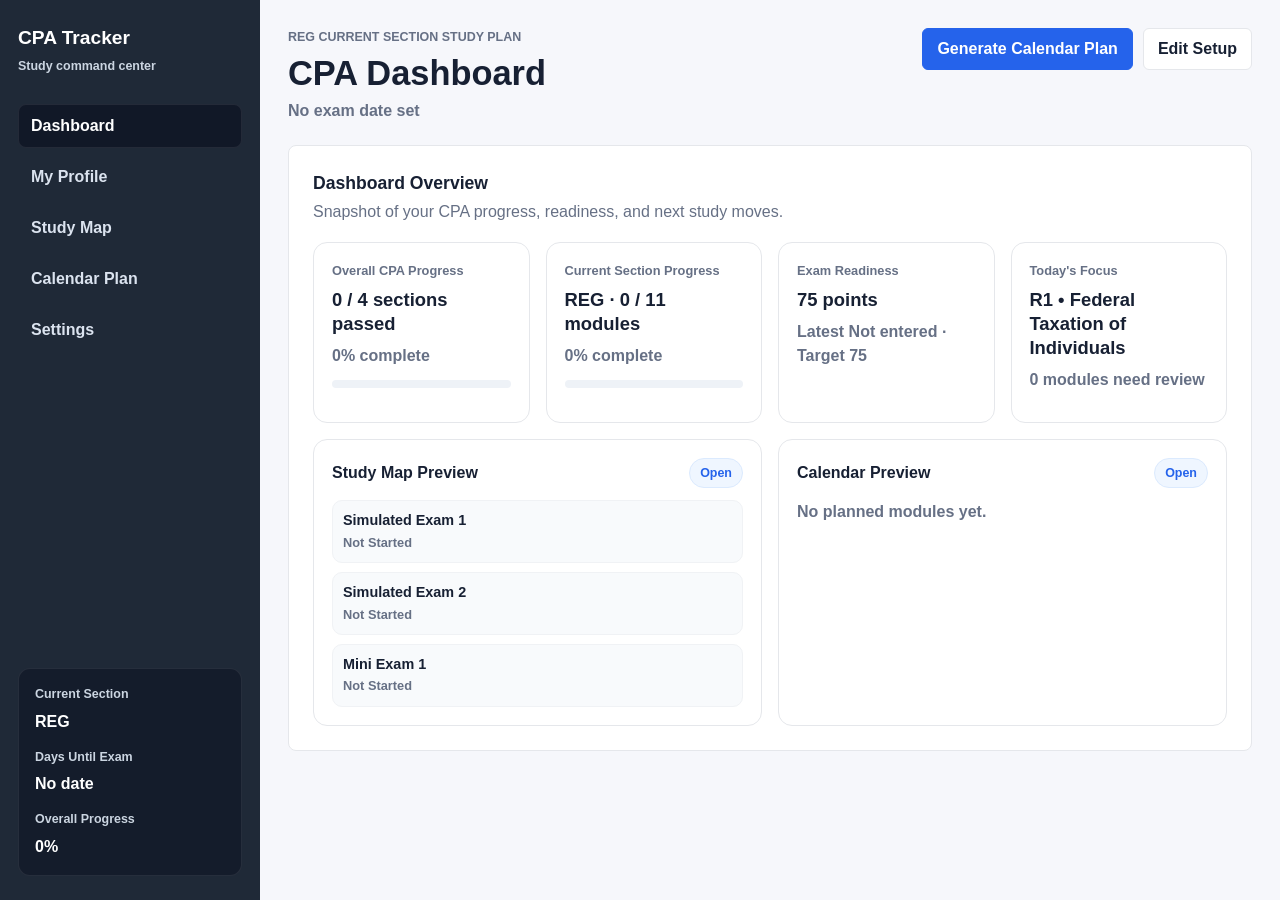
==== commit 1fbc66ce: "Change UI/UX" ====
--- a/dashboard.html
+++ b/dashboard.html
@@ -6,110 +6,165 @@
     <title>CPA Dashboard</title>
     <link rel="stylesheet" href="style.css" />
   </head>
-  <body>
-    <main class="dashboard-shell">
-      <header class="command-header">
-        <div>
-          <p class="eyebrow" id="section-eyebrow">Current section study plan</p>
-          <h1>CPA Dashboard</h1>
-          <p class="hero-meta" id="days-until-exam-output">No date set</p>
-        </div>
-        <div class="header-actions">
-          <button type="button" id="header-profile-button" class="text-button">My Profile</button>
-          <a class="text-button" href="index.html">Edit Setup</a>
-        </div>
-      </header>
-
-      <section class="metric-strip" aria-label="Dashboard metrics">
-        <article>
-          <span>Progress</span>
-          <strong id="overall-progress-output">0%</strong>
-        </article>
-        <article>
-          <span>Score Gap</span>
-          <strong id="score-gap-output">0 points</strong>
-        </article>
-        <article>
-          <span>Review Needed</span>
-          <strong id="review-needed-output">0</strong>
-        </article>
-        <article>
-          <span>Today's Focus</span>
-          <strong id="todays-focus-output">None yet</strong>
-        </article>
-      </section>
-
-      <div class="view-tabs" role="tablist" aria-label="Dashboard views">
-        <button type="button" id="study-map-tab" class="view-tab is-active" aria-controls="study-map-view">Study Map</button>
-        <button type="button" id="calendar-plan-tab" class="view-tab" aria-controls="calendar-plan-view">Calendar Plan</button>
-      </div>
-
-      <section id="profile-view" class="dashboard-view" aria-labelledby="profile-view-title">
-        <div class="section-heading-row">
-          <div>
-            <h2 id="profile-view-title">My CPA Profile</h2>
-            <p>Overall exam status and current study progress saved on this device.</p>
-          </div>
-          <span id="profile-current-section-pill" class="section-label">REG</span>
-        </div>
-        <div id="profile-view-output" class="profile-view-output" aria-live="polite"></div>
-      </section>
-
-      <section id="study-map-view" class="dashboard-view is-active" aria-labelledby="roadmap-title">
-        <div class="section-heading-row">
-          <div>
-            <h2 id="roadmap-title">Study Map</h2>
-            <p id="roadmap-subtitle">Update module status, exam scores, review flags, and planned dates.</p>
-          </div>
-          <span id="roadmap-section-label" class="section-label">REG</span>
+  <body class="dashboard-page">
+    <main class="app-shell">
+      <aside class="app-sidebar" aria-label="CPA Tracker navigation">
+        <div class="sidebar-brand">
+          <strong>CPA Tracker</strong>
+          <span>Study command center</span>
         </div>
 
-        <div id="roadmap-list" class="roadmap-list" aria-live="polite"></div>
-      </section>
+        <nav class="sidebar-nav" aria-label="Dashboard views">
+          <button type="button" id="dashboard-tab" class="sidebar-nav-button is-active" aria-controls="dashboard-view">Dashboard</button>
+          <button type="button" id="profile-tab" class="sidebar-nav-button" aria-controls="profile-view">My Profile</button>
+          <button type="button" id="study-map-tab" class="sidebar-nav-button" aria-controls="study-map-view">Study Map</button>
+          <button type="button" id="calendar-plan-tab" class="sidebar-nav-button" aria-controls="calendar-plan-view">Calendar Plan</button>
+          <button type="button" id="settings-tab" class="sidebar-nav-button" aria-controls="settings-view">Settings</button>
+        </nav>
 
-      <section id="calendar-plan-view" class="dashboard-view" aria-labelledby="calendar-title">
-        <div class="section-heading-row">
+        <div class="sidebar-summary" aria-label="Study summary">
+          <span>Current Section</span>
+          <strong id="sidebar-current-section-output">REG</strong>
+          <span>Days Until Exam</span>
+          <strong id="sidebar-days-output">No date</strong>
+          <span>Overall Progress</span>
+          <strong id="sidebar-progress-output">0%</strong>
+        </div>
+      </aside>
+
+      <div class="app-main">
+        <header class="app-header">
           <div>
-            <h2 id="calendar-title">Calendar Plan</h2>
-            <p>Monthly view of planned modules, final review, and exam day.</p>
+            <p class="eyebrow" id="section-eyebrow">Current section study plan</p>
+            <h1>CPA Dashboard</h1>
+            <p class="hero-meta" id="days-until-exam-output">No date set</p>
           </div>
-          <div class="calendar-toolbar" aria-label="Calendar month controls">
-            <button type="button" id="calendar-prev-button" class="secondary-button">Previous Month</button>
-            <strong id="calendar-month-label">Month Year</strong>
-            <button type="button" id="calendar-next-button" class="secondary-button">Next Month</button>
+          <div class="header-actions">
+            <button type="button" id="generate-plan-button" class="primary-button">Generate Calendar Plan</button>
+            <a class="text-button" href="index.html">Edit Setup</a>
           </div>
-        </div>
+        </header>
 
-        <div id="calendar-output" class="calendar-list" aria-live="polite">
-          <div id="calendar-grid" class="calendar-grid"></div>
-          <div id="calendar-unscheduled-output" class="calendar-unscheduled"></div>
-        </div>
-      </section>
+        <section id="dashboard-view" class="dashboard-view is-active" aria-labelledby="dashboard-title">
+          <div class="section-heading-row">
+            <div>
+              <h2 id="dashboard-title">Dashboard Overview</h2>
+              <p>Snapshot of your CPA progress, readiness, and next study moves.</p>
+            </div>
+          </div>
 
-      <section class="study-plan-section" aria-labelledby="study-plan-title">
-        <div class="section-heading-row">
-          <div>
-            <h2 id="study-plan-title">Suggested Study Plan</h2>
-            <p>Generate a browser-only plan from your current progress and exam date.</p>
+          <div class="dashboard-card-grid">
+            <article class="dashboard-card">
+              <span>Overall CPA Progress</span>
+              <strong id="overall-progress-detail-output">0 / 4 sections passed</strong>
+              <p><span id="overall-progress-output">0%</span> complete</p>
+              <div class="progress-track"><span id="overall-progress-bar"></span></div>
+            </article>
+            <article class="dashboard-card">
+              <span>Current Section Progress</span>
+              <strong id="current-section-progress-output">REG · 0 / 11 modules</strong>
+              <p id="current-section-percent-output">0% complete</p>
+              <div class="progress-track"><span id="current-section-progress-bar"></span></div>
+            </article>
+            <article class="dashboard-card">
+              <span>Exam Readiness</span>
+              <strong id="score-gap-output">0 points</strong>
+              <p id="exam-readiness-output">Latest 0 · Target 75</p>
+            </article>
+            <article class="dashboard-card">
+              <span>Today's Focus</span>
+              <strong id="todays-focus-output">None yet</strong>
+              <p><span id="review-needed-output">0</span> modules need review</p>
+            </article>
           </div>
-          <div class="button-row plan-actions">
-            <button type="button" id="generate-plan-button" class="primary-button">Generate Calendar Plan</button>
-            <button type="button" id="apply-plan-button" class="secondary-button">Apply Plan to Calendar</button>
+
+          <div class="preview-card-grid">
+            <article class="dashboard-card preview-card">
+              <div class="card-heading-row">
+                <h3>Study Map Preview</h3>
+                <button type="button" class="inline-view-button" data-view-target="study-map">Open</button>
+              </div>
+              <div id="study-map-preview-output" class="preview-list"></div>
+            </article>
+            <article class="dashboard-card preview-card">
+              <div class="card-heading-row">
+                <h3>Calendar Preview</h3>
+                <button type="button" class="inline-view-button" data-view-target="calendar-plan">Open</button>
+              </div>
+              <div id="calendar-preview-output" class="preview-list"></div>
+            </article>
           </div>
-        </div>
+        </section>
 
-        <div id="study-plan-output" class="plan-output" aria-live="polite">
-          <p class="empty-message">Click "Generate Study Plan" to create a plan from your current progress.</p>
-        </div>
-      </section>
+        <section id="profile-view" class="dashboard-view" aria-labelledby="profile-view-title">
+          <div class="section-heading-row">
+            <div>
+              <h2 id="profile-view-title">My CPA Profile</h2>
+              <p>Overall exam status and current study progress saved on this device.</p>
+            </div>
+            <span id="profile-current-section-pill" class="section-label">REG</span>
+          </div>
+          <div id="profile-view-output" class="profile-view-output" aria-live="polite"></div>
+        </section>
 
-      <section class="controls-section" aria-labelledby="controls-title">
-        <h2 id="controls-title">Controls</h2>
-        <div class="button-row">
-          <button type="button" id="reset-section-button" class="secondary-button">Reset Current Section</button>
-          <button type="button" id="reset-everything-button" class="danger-button">Reset Everything</button>
-        </div>
-      </section>
+        <section id="study-map-view" class="dashboard-view" aria-labelledby="roadmap-title">
+          <div class="section-heading-row">
+            <div>
+              <h2 id="roadmap-title">Study Map</h2>
+              <p id="roadmap-subtitle">Update module status, exam scores, review flags, and planned dates.</p>
+            </div>
+            <span id="roadmap-section-label" class="section-label">REG</span>
+          </div>
+
+          <div id="roadmap-list" class="roadmap-list" aria-live="polite"></div>
+        </section>
+
+        <section id="calendar-plan-view" class="dashboard-view" aria-labelledby="calendar-title">
+          <div class="section-heading-row">
+            <div>
+              <h2 id="calendar-title">Calendar Plan</h2>
+              <p>Monthly view of planned modules, final review, and exam day.</p>
+            </div>
+            <div class="calendar-toolbar" aria-label="Calendar month controls">
+              <button type="button" id="calendar-prev-button" class="secondary-button">Previous Month</button>
+              <strong id="calendar-month-label">Month Year</strong>
+              <button type="button" id="calendar-next-button" class="secondary-button">Next Month</button>
+            </div>
+          </div>
+
+          <div id="calendar-output" class="calendar-list" aria-live="polite">
+            <div id="calendar-grid" class="calendar-grid"></div>
+            <div id="calendar-unscheduled-output" class="calendar-unscheduled"></div>
+          </div>
+
+          <div class="study-plan-panel">
+            <div class="section-heading-row">
+              <div>
+                <h2 id="study-plan-title">Suggested Study Plan</h2>
+                <p>Generate a browser-only plan from your current progress and exam date.</p>
+              </div>
+              <button type="button" id="apply-plan-button" class="secondary-button">Apply Plan to Calendar</button>
+            </div>
+            <div id="study-plan-output" class="plan-output" aria-live="polite">
+              <p class="empty-message">Click "Generate Calendar Plan" to create a plan from your current progress.</p>
+            </div>
+          </div>
+        </section>
+
+        <section id="settings-view" class="dashboard-view" aria-labelledby="settings-title">
+          <div class="section-heading-row">
+            <div>
+              <h2 id="settings-title">Settings</h2>
+              <p>Manage local browser data for this tracker.</p>
+            </div>
+          </div>
+          <div class="settings-actions">
+            <a class="text-button" href="index.html">Edit Setup</a>
+            <button type="button" id="reset-section-button" class="secondary-button">Reset Current Section Progress</button>
+            <button type="button" id="reset-everything-button" class="danger-button">Reset Everything</button>
+          </div>
+        </section>
+      </div>
     </main>
 
     <script src="script.js"></script>
--- a/style.css
+++ b/style.css
@@ -1,14 +1,17 @@
 :root {
   --background: #f7f8fa;
+  --bg: #f6f7fb;
   --panel: #ffffff;
   --text: #172033;
   --muted: #667085;
   --border: #e5e7eb;
   --soft-border: #f0f2f5;
-  --primary: #1d3557;
-  --primary-hover: #162943;
-  --success: #2f855a;
-  --warning: #b7791f;
+  --sidebar: #1f2937;
+  --sidebar-active: #111827;
+  --primary: #2563eb;
+  --primary-hover: #1d4ed8;
+  --success: #16a34a;
+  --warning: #d97706;
   --danger: #b42318;
   --field: #ffffff;
 }
@@ -126,6 +129,206 @@
   width: min(1120px, calc(100% - 32px));
   margin: 0 auto;
   padding: 34px 0 48px;
+}
+
+.dashboard-page {
+  background: var(--bg);
+}
+
+.app-shell {
+  display: grid;
+  grid-template-columns: 260px minmax(0, 1fr);
+  min-height: 100vh;
+}
+
+.app-sidebar {
+  position: sticky;
+  top: 0;
+  display: flex;
+  flex-direction: column;
+  min-height: 100vh;
+  padding: 24px 18px;
+  color: #ffffff;
+  background: var(--sidebar);
+}
+
+.sidebar-brand {
+  display: grid;
+  gap: 4px;
+  margin-bottom: 28px;
+}
+
+.sidebar-brand strong {
+  font-size: 1.2rem;
+}
+
+.sidebar-brand span,
+.sidebar-summary span {
+  color: #cbd5e1;
+  font-size: 0.78rem;
+  font-weight: 700;
+}
+
+.sidebar-nav {
+  display: grid;
+  gap: 7px;
+}
+
+.sidebar-nav-button {
+  width: 100%;
+  min-height: 40px;
+  padding: 9px 12px;
+  color: #dbe3ef;
+  background: transparent;
+  border: 1px solid transparent;
+  border-radius: 8px;
+  text-align: left;
+}
+
+.sidebar-nav-button:hover,
+.sidebar-nav-button.is-active {
+  color: #ffffff;
+  background: var(--sidebar-active);
+  border-color: rgba(255, 255, 255, 0.08);
+}
+
+.sidebar-summary {
+  display: grid;
+  gap: 6px;
+  margin-top: auto;
+  padding: 16px;
+  background: rgba(17, 24, 39, 0.72);
+  border: 1px solid rgba(255, 255, 255, 0.08);
+  border-radius: 12px;
+}
+
+.sidebar-summary strong {
+  margin-bottom: 8px;
+  font-size: 1rem;
+}
+
+.sidebar-summary strong:last-child {
+  margin-bottom: 0;
+}
+
+.app-main {
+  min-width: 0;
+  padding: 28px;
+}
+
+.app-header {
+  display: flex;
+  align-items: flex-start;
+  justify-content: space-between;
+  gap: 20px;
+  margin-bottom: 22px;
+}
+
+.dashboard-card-grid,
+.preview-card-grid {
+  display: grid;
+  gap: 16px;
+}
+
+.dashboard-card-grid {
+  grid-template-columns: repeat(4, minmax(0, 1fr));
+}
+
+.preview-card-grid {
+  grid-template-columns: repeat(2, minmax(0, 1fr));
+  margin-top: 16px;
+}
+
+.dashboard-card {
+  min-width: 0;
+  padding: 18px;
+  background: var(--panel);
+  border: 1px solid var(--border);
+  border-radius: 14px;
+}
+
+.dashboard-card > span {
+  display: block;
+  margin-bottom: 8px;
+  color: var(--muted);
+  font-size: 0.8rem;
+  font-weight: 700;
+}
+
+.dashboard-card strong {
+  display: block;
+  margin-bottom: 8px;
+  font-size: 1.15rem;
+  line-height: 1.3;
+}
+
+.dashboard-card p {
+  margin-bottom: 12px;
+  color: var(--muted);
+  font-weight: 700;
+}
+
+.progress-track {
+  height: 8px;
+  overflow: hidden;
+  background: #eef2f7;
+  border-radius: 999px;
+}
+
+.progress-track span {
+  display: block;
+  width: 0;
+  height: 100%;
+  background: var(--primary);
+  border-radius: inherit;
+}
+
+.card-heading-row {
+  display: flex;
+  align-items: center;
+  justify-content: space-between;
+  gap: 12px;
+  margin-bottom: 12px;
+}
+
+.card-heading-row h3 {
+  margin: 0;
+  font-size: 1rem;
+}
+
+.inline-view-button {
+  min-height: 30px;
+  padding: 4px 10px;
+  color: var(--primary);
+  background: #eff6ff;
+  border: 1px solid #dbeafe;
+  border-radius: 999px;
+  font-size: 0.78rem;
+}
+
+.preview-list {
+  display: grid;
+  gap: 9px;
+}
+
+.preview-item {
+  display: grid;
+  gap: 3px;
+  padding: 10px;
+  background: #f8fafc;
+  border: 1px solid var(--soft-border);
+  border-radius: 10px;
+}
+
+.preview-item strong {
+  margin: 0;
+  font-size: 0.9rem;
+}
+
+.preview-item span {
+  color: var(--muted);
+  font-size: 0.8rem;
+  font-weight: 700;
 }
 
 .command-header {
@@ -978,16 +1181,61 @@
   padding-top: 4px;
 }
 
-.controls-section h2 {
-  margin-bottom: 12px;
+.study-plan-panel {
+  display: grid;
+  gap: 12px;
+  margin-top: 18px;
+  padding-top: 18px;
+  border-top: 1px solid var(--soft-border);
+}
+
+.settings-actions {
+  display: flex;
+  align-items: center;
+  flex-wrap: wrap;
+  gap: 10px;
 }
 
 @media (max-width: 820px) {
+  .app-shell {
+    grid-template-columns: 1fr;
+  }
+
+  .app-sidebar {
+    position: static;
+    min-height: auto;
+    padding: 18px;
+  }
+
+  .sidebar-brand {
+    margin-bottom: 14px;
+  }
+
+  .sidebar-nav {
+    grid-template-columns: repeat(5, minmax(130px, 1fr));
+    overflow-x: auto;
+    padding-bottom: 4px;
+  }
+
+  .sidebar-summary {
+    grid-template-columns: repeat(3, minmax(0, 1fr));
+    margin-top: 14px;
+  }
+
+  .sidebar-summary strong {
+    margin-bottom: 0;
+  }
+
+  .app-main {
+    padding: 22px 16px 34px;
+  }
+
   .dashboard-shell {
     width: min(100% - 24px, 1120px);
     padding-top: 24px;
   }
 
+  .app-header,
   .command-header,
   .section-heading-row,
   .calendar-toolbar {
@@ -1009,6 +1257,11 @@
   }
 
   .metric-strip {
+    grid-template-columns: repeat(2, minmax(0, 1fr));
+  }
+
+  .dashboard-card-grid,
+  .preview-card-grid {
     grid-template-columns: repeat(2, minmax(0, 1fr));
   }
 
@@ -1071,17 +1324,18 @@
   .setup-panel,
   .profile-panel,
   .dashboard-view,
-  .study-plan-section,
-  .controls-section {
+  .study-plan-section {
     padding: 20px;
   }
 
+  .dashboard-card-grid,
+  .preview-card-grid,
   .metric-strip,
   .checkbox-grid {
     grid-template-columns: 1fr;
   }
 
-  .view-tabs,
+  .sidebar-summary,
   .button-row,
   .primary-button,
   .secondary-button,
@@ -1090,7 +1344,7 @@
     width: 100%;
   }
 
-  .view-tab,
+  .sidebar-nav-button,
   .primary-button,
   .secondary-button,
   .danger-button,
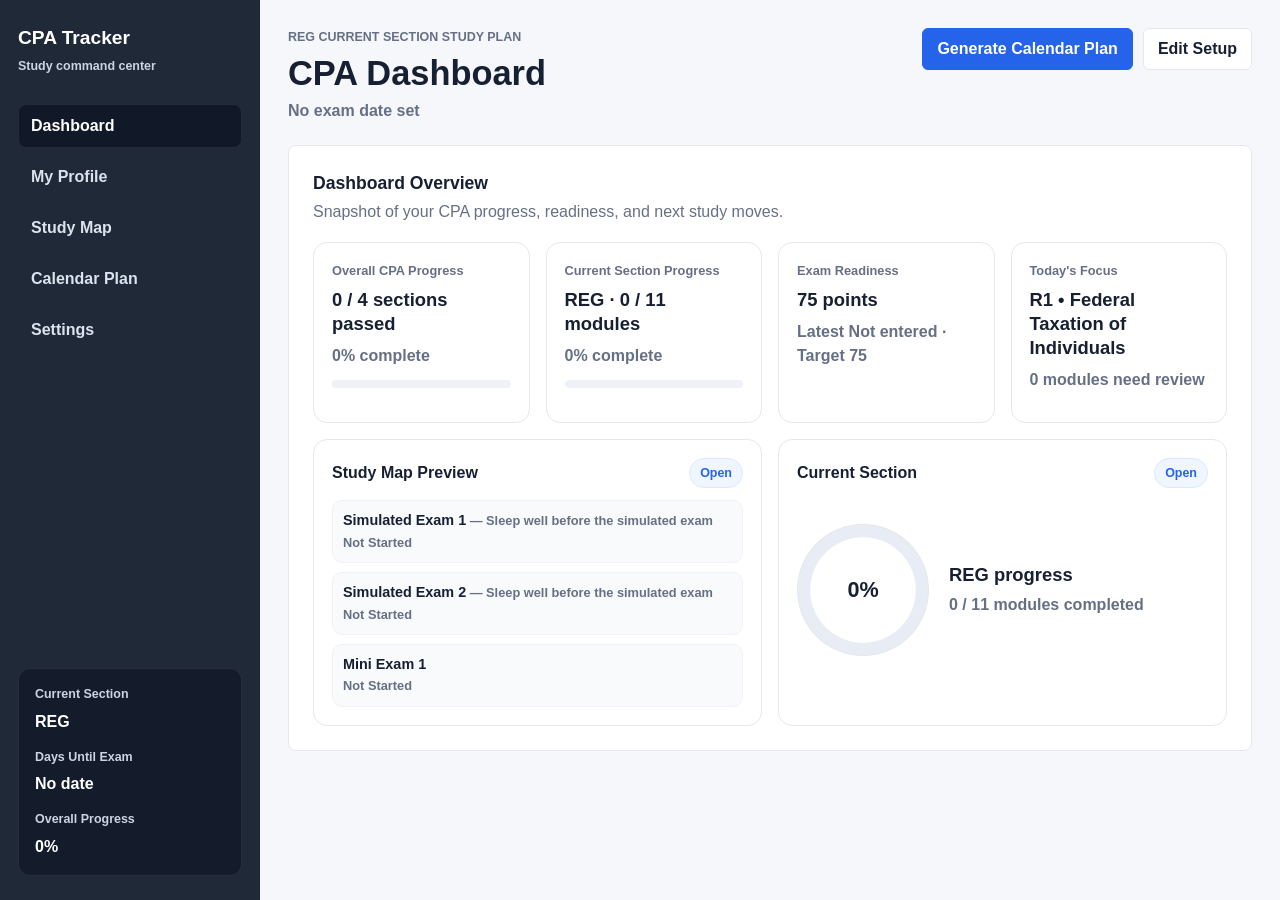
==== commit 5c5d3344: "Change the dashboard mainly." ====
--- a/dashboard.html
+++ b/dashboard.html
@@ -88,10 +88,18 @@
             </article>
             <article class="dashboard-card preview-card">
               <div class="card-heading-row">
-                <h3>Calendar Preview</h3>
-                <button type="button" class="inline-view-button" data-view-target="calendar-plan">Open</button>
+                <h3>Current Section</h3>
+                <button type="button" class="inline-view-button" data-view-target="study-map">Open</button>
               </div>
-              <div id="calendar-preview-output" class="preview-list"></div>
+              <div class="section-pie-card">
+                <div id="current-section-pie" class="section-pie" role="img" aria-label="Current section progress">
+                  <span id="current-section-pie-percent">0%</span>
+                </div>
+                <div>
+                  <strong id="current-section-pie-title">REG progress</strong>
+                  <p id="current-section-pie-detail">0 / 11 modules completed</p>
+                </div>
+              </div>
             </article>
           </div>
         </section>
--- a/style.css
+++ b/style.css
@@ -331,6 +331,45 @@
   font-weight: 700;
 }
 
+.section-pie-card {
+  display: flex;
+  align-items: center;
+  gap: 20px;
+  min-height: 180px;
+}
+
+.section-pie {
+  --section-progress: 0%;
+  position: relative;
+  display: grid;
+  flex: 0 0 auto;
+  place-items: center;
+  width: 132px;
+  height: 132px;
+  background:
+    radial-gradient(circle at center, #ffffff 0 56%, transparent 57%),
+    conic-gradient(var(--primary) var(--section-progress), #e8edf5 0);
+  border-radius: 50%;
+  box-shadow: inset 0 0 0 1px var(--border);
+}
+
+.section-pie span {
+  color: var(--text);
+  font-size: 1.35rem;
+  font-weight: 800;
+}
+
+.section-pie-card strong {
+  margin-bottom: 6px;
+  font-size: 1.15rem;
+}
+
+.section-pie-card p {
+  margin: 0;
+  color: var(--muted);
+  font-weight: 700;
+}
+
 .command-header {
   display: flex;
   align-items: flex-start;
@@ -809,42 +848,94 @@
 
 .roadmap-list {
   display: grid;
+  gap: 18px;
+}
+
+.roadmap-group {
+  overflow: hidden;
+  background: #ffffff;
+  border: 1px solid var(--border);
+  border-radius: 14px;
+}
+
+.roadmap-group-header {
+  display: flex;
+  align-items: center;
+  justify-content: space-between;
+  gap: 14px;
+  padding: 16px 18px;
+  background: #f8fafc;
+  border-bottom: 1px solid var(--border);
+}
+
+.roadmap-group-header h3 {
+  margin: 0 0 2px;
+  font-size: 1rem;
+}
+
+.roadmap-group-header p {
+  margin: 0;
+  color: var(--muted);
+  font-size: 0.84rem;
+  font-weight: 700;
+}
+
+.roadmap-group-count {
+  display: inline-flex;
+  align-items: center;
+  min-height: 26px;
+  padding: 3px 9px;
+  color: var(--muted);
+  background: #eef2f7;
+  border-radius: 999px;
+  font-size: 0.76rem;
+  font-weight: 700;
+  white-space: nowrap;
+}
+
+.roadmap-group-rows {
+  display: grid;
 }
 
 .roadmap-row,
 .module-row {
   padding: 0;
-  border-top: 1px solid var(--soft-border);
-  border-left: 4px solid transparent;
-}
-
-.roadmap-row:first-child {
+  border-top: 1px solid #edf0f4;
+  border-left: 3px solid transparent;
+}
+
+.roadmap-group-rows .roadmap-row:first-child {
   border-top: 0;
 }
 
 .module-row.not-started {
+  background: #ffffff;
+  border-left-color: transparent;
+}
+
+.module-row.in-progress {
+  background: #fffdf7;
+  border-left-color: #d97706;
+}
+
+.module-row.completed {
+  background: #f6fef9;
+  border-left-color: #2f855a;
+}
+
+.module-row.is-expanded {
   background: #f8fafc;
-  border-left-color: #cbd5e1;
-}
-
-.module-row.in-progress {
-  background: #fffbeb;
-  border-left-color: #d97706;
-}
-
-.module-row.completed {
-  background: #ecfdf3;
-  border-left-color: #2f855a;
+  border-left-color: var(--primary);
 }
 
 .module-summary {
   display: grid;
-  grid-template-columns: minmax(220px, 1fr) auto auto auto auto auto;
-  gap: 10px;
+  grid-template-columns: minmax(0, 1fr) auto;
+  gap: 16px;
   align-items: center;
   width: 100%;
-  min-height: 56px;
-  padding: 11px 12px;
+  min-height: 50px;
+  padding: 11px 16px 11px 18px;
   color: var(--text);
   text-align: left;
   background: transparent;
@@ -853,7 +944,7 @@
 }
 
 .module-summary:hover {
-  background: rgba(255, 255, 255, 0.45);
+  background: #f8fafc;
 }
 
 .module-title-block {
@@ -864,9 +955,17 @@
 .module-title {
   display: block;
   margin: 0;
-  font-size: 0.98rem;
+  font-size: 0.92rem;
   font-weight: 700;
   line-height: 1.35;
+}
+
+.module-meta-group {
+  display: inline-flex;
+  align-items: center;
+  justify-content: flex-end;
+  gap: 6px;
+  flex-wrap: wrap;
 }
 
 .module-summary-item,
@@ -880,7 +979,13 @@
 }
 
 .edit-indicator {
+  min-width: 48px;
+  padding: 3px 9px;
   color: var(--primary);
+  background: #eff6ff;
+  border-radius: 999px;
+  font-size: 0.78rem;
+  text-align: center;
 }
 
 .review-chip,
@@ -917,7 +1022,7 @@
 }
 
 .module-details {
-  padding: 0 12px 14px;
+  padding: 0 16px 16px 18px;
 }
 
 .roadmap-controls {
@@ -925,10 +1030,10 @@
   grid-template-columns: minmax(130px, 1fr) minmax(80px, 0.55fr) minmax(145px, 1fr) auto;
   gap: 10px;
   align-items: end;
-  padding: 12px;
-  background: #fafbfc;
+  padding: 14px;
+  background: #f8fafc;
   border: 1px solid var(--soft-border);
-  border-radius: 6px;
+  border-radius: 10px;
 }
 
 .roadmap-controls label {
@@ -1283,9 +1388,17 @@
 
   .module-summary {
     grid-template-columns: 1fr;
-    gap: 7px;
+    gap: 9px;
     align-items: start;
-    padding: 12px 0;
+    padding: 13px 14px;
+  }
+
+  .module-meta-group {
+    justify-content: flex-start;
+  }
+
+  .roadmap-group-header {
+    display: grid;
   }
 
   .module-summary-item,
@@ -1313,6 +1426,10 @@
 
   .section-status-actions {
     justify-content: flex-start;
+  }
+
+  .section-pie-card {
+    min-height: auto;
   }
 }
 
@@ -1336,6 +1453,7 @@
   }
 
   .sidebar-summary,
+  .section-pie-card,
   .button-row,
   .primary-button,
   .secondary-button,
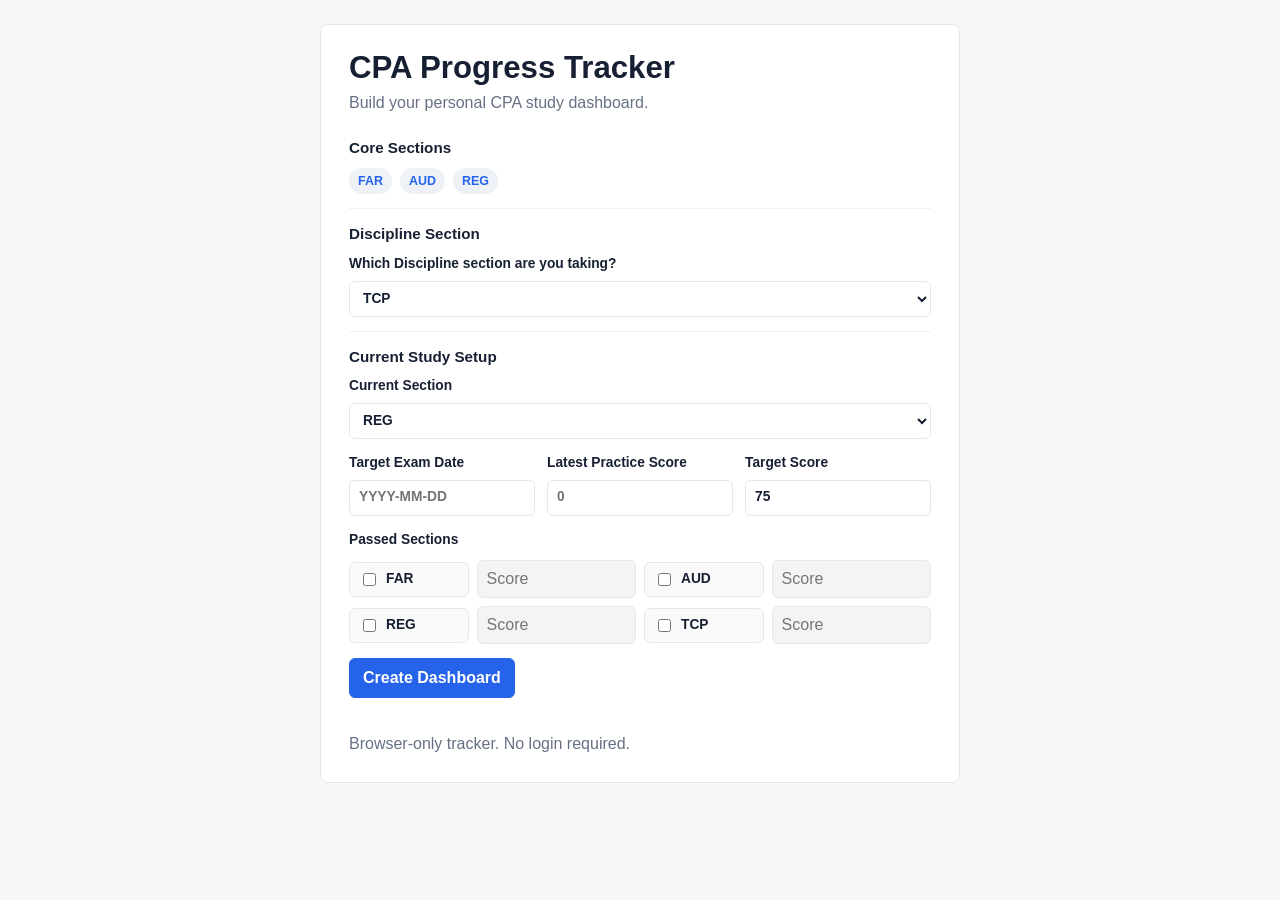
==== commit 02c3235d: "fixed bug" ====
--- a/dashboard.html
+++ b/dashboard.html
@@ -98,6 +98,7 @@
                 <div>
                   <strong id="current-section-pie-title">REG progress</strong>
                   <p id="current-section-pie-detail">0 / 11 modules completed</p>
+                  <p id="current-section-practice-message" class="practice-message" hidden>Do more practice MCQ!.</p>
                 </div>
               </div>
             </article>
--- a/style.css
+++ b/style.css
@@ -44,7 +44,7 @@
 
 h1 {
   margin-bottom: 6px;
-  font-size: 2.15rem;
+  font-size: 1.95rem;
   line-height: 1.1;
   letter-spacing: 0;
 }
@@ -65,21 +65,22 @@
 
 .setup-shell {
   display: grid;
-  place-items: center;
+  align-items: start;
+  justify-items: center;
   min-height: 100vh;
-  padding: 32px 16px;
+  padding: 24px 16px;
 }
 
 .setup-panel {
-  width: min(680px, 100%);
-  padding: 34px;
+  width: min(640px, 100%);
+  padding: 26px 28px;
   background: var(--panel);
   border: 1px solid var(--border);
   border-radius: 8px;
 }
 
 .setup-header {
-  margin-bottom: 28px;
+  margin-bottom: 22px;
 }
 
 .setup-header p,
@@ -99,13 +100,13 @@
 
 .setup-form {
   display: grid;
-  gap: 18px;
+  gap: 14px;
 }
 
 .setup-group {
   display: grid;
-  gap: 10px;
-  padding-top: 16px;
+  gap: 8px;
+  padding-top: 14px;
   border-top: 1px solid var(--soft-border);
 }
 
@@ -370,6 +371,18 @@
   font-weight: 700;
 }
 
+.section-pie-card .practice-message {
+  width: fit-content;
+  margin-top: 12px;
+  padding: 9px 12px;
+  color: #b42318;
+  background: #fff1f2;
+  border: 1px solid #fecdd3;
+  border-radius: 8px;
+  font-size: 0.92rem;
+  font-weight: 800;
+}
+
 .command-header {
   display: flex;
   align-items: flex-start;
@@ -703,15 +716,16 @@
 .form-grid,
 .checkbox-grid {
   display: grid;
-  gap: 14px;
+  gap: 12px;
 }
 
 .form-grid {
-  grid-template-columns: repeat(3, minmax(0, 1fr));
+  grid-template-columns: repeat(auto-fit, minmax(170px, 1fr));
 }
 
 label {
   display: grid;
+  min-width: 0;
   gap: 6px;
   color: var(--text);
   font-size: 0.86rem;
@@ -738,13 +752,14 @@
 
 .passed-section-grid {
   display: grid;
-  grid-template-columns: repeat(2, minmax(0, 1fr));
-  gap: 10px;
+  grid-template-columns: repeat(auto-fit, minmax(220px, 1fr));
+  gap: 8px;
 }
 
 .passed-section-row {
   display: grid;
-  grid-template-columns: minmax(86px, 0.8fr) minmax(90px, 1fr);
+  grid-template-columns: minmax(78px, 0.75fr) minmax(0, 1fr);
+  min-width: 0;
   gap: 8px;
   align-items: center;
 }
@@ -753,8 +768,8 @@
   display: inline-flex;
   align-items: center;
   gap: 7px;
-  min-height: 36px;
-  padding: 7px 9px;
+  min-height: 34px;
+  padding: 6px 9px;
   background: #fafafa;
   border: 1px solid var(--border);
   border-radius: 6px;
@@ -774,8 +789,9 @@
 input,
 select {
   width: 100%;
-  min-height: 38px;
-  padding: 7px 9px;
+  min-width: 0;
+  min-height: 36px;
+  padding: 6px 9px;
   color: var(--text);
   background: var(--field);
   border: 1px solid var(--border);
@@ -788,10 +804,93 @@
   border-color: var(--primary);
 }
 
+.date-picker {
+  position: relative;
+}
+
+.date-picker input {
+  cursor: pointer;
+}
+
+.date-picker-popover {
+  position: absolute;
+  top: calc(100% + 6px);
+  left: 0;
+  z-index: 20;
+  width: min(320px, calc(100vw - 40px));
+  padding: 12px;
+  background: var(--panel);
+  border: 1px solid var(--border);
+  border-radius: 8px;
+  box-shadow: 0 16px 32px rgba(15, 23, 42, 0.16);
+}
+
+.date-picker-header {
+  display: grid;
+  grid-template-columns: 56px 1fr 56px;
+  gap: 8px;
+  align-items: center;
+  margin-bottom: 10px;
+}
+
+.date-picker-header strong {
+  font-size: 0.88rem;
+  text-align: center;
+}
+
+.date-picker-nav,
+.date-picker-day {
+  min-height: 30px;
+  padding: 4px 6px;
+  background: #ffffff;
+  border: 1px solid var(--border);
+  border-radius: 6px;
+  font-size: 0.78rem;
+}
+
+.date-picker-nav:hover,
+.date-picker-day:hover {
+  background: #f5f6f8;
+}
+
+.date-picker-grid {
+  display: grid;
+  grid-template-columns: repeat(7, minmax(0, 1fr));
+  gap: 5px;
+}
+
+.date-picker-weekday,
+.date-picker-empty,
+.date-picker-day {
+  display: grid;
+  place-items: center;
+  aspect-ratio: 1;
+}
+
+.date-picker-weekday {
+  color: var(--muted);
+  font-size: 0.72rem;
+  font-weight: 700;
+}
+
+.date-picker-day {
+  color: var(--text);
+}
+
+.date-picker-day.is-today {
+  border-color: #94a3b8;
+}
+
+.date-picker-day.is-selected {
+  color: #ffffff;
+  background: var(--primary);
+  border-color: var(--primary);
+}
+
 button,
 .text-button {
-  min-height: 38px;
-  padding: 8px 14px;
+  min-height: 36px;
+  padding: 7px 13px;
   border-radius: 6px;
   font-weight: 700;
   cursor: pointer;
